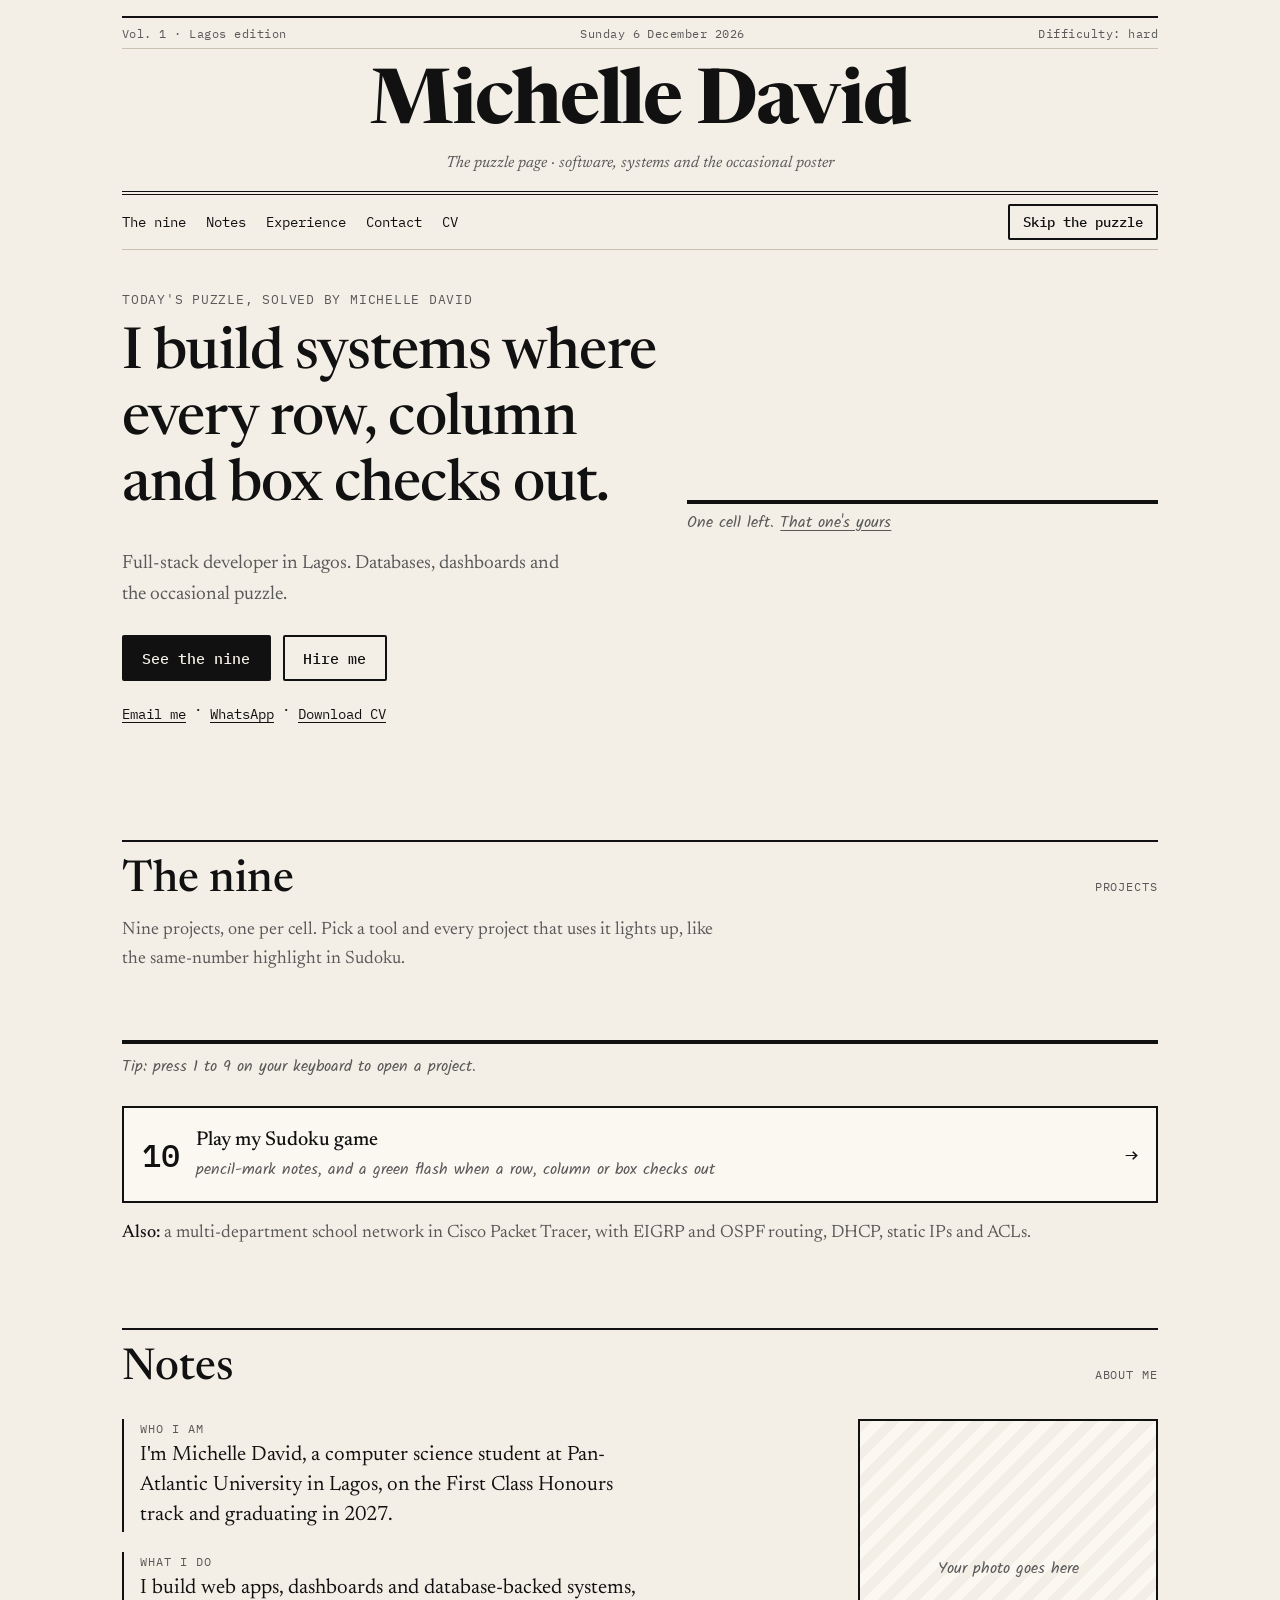
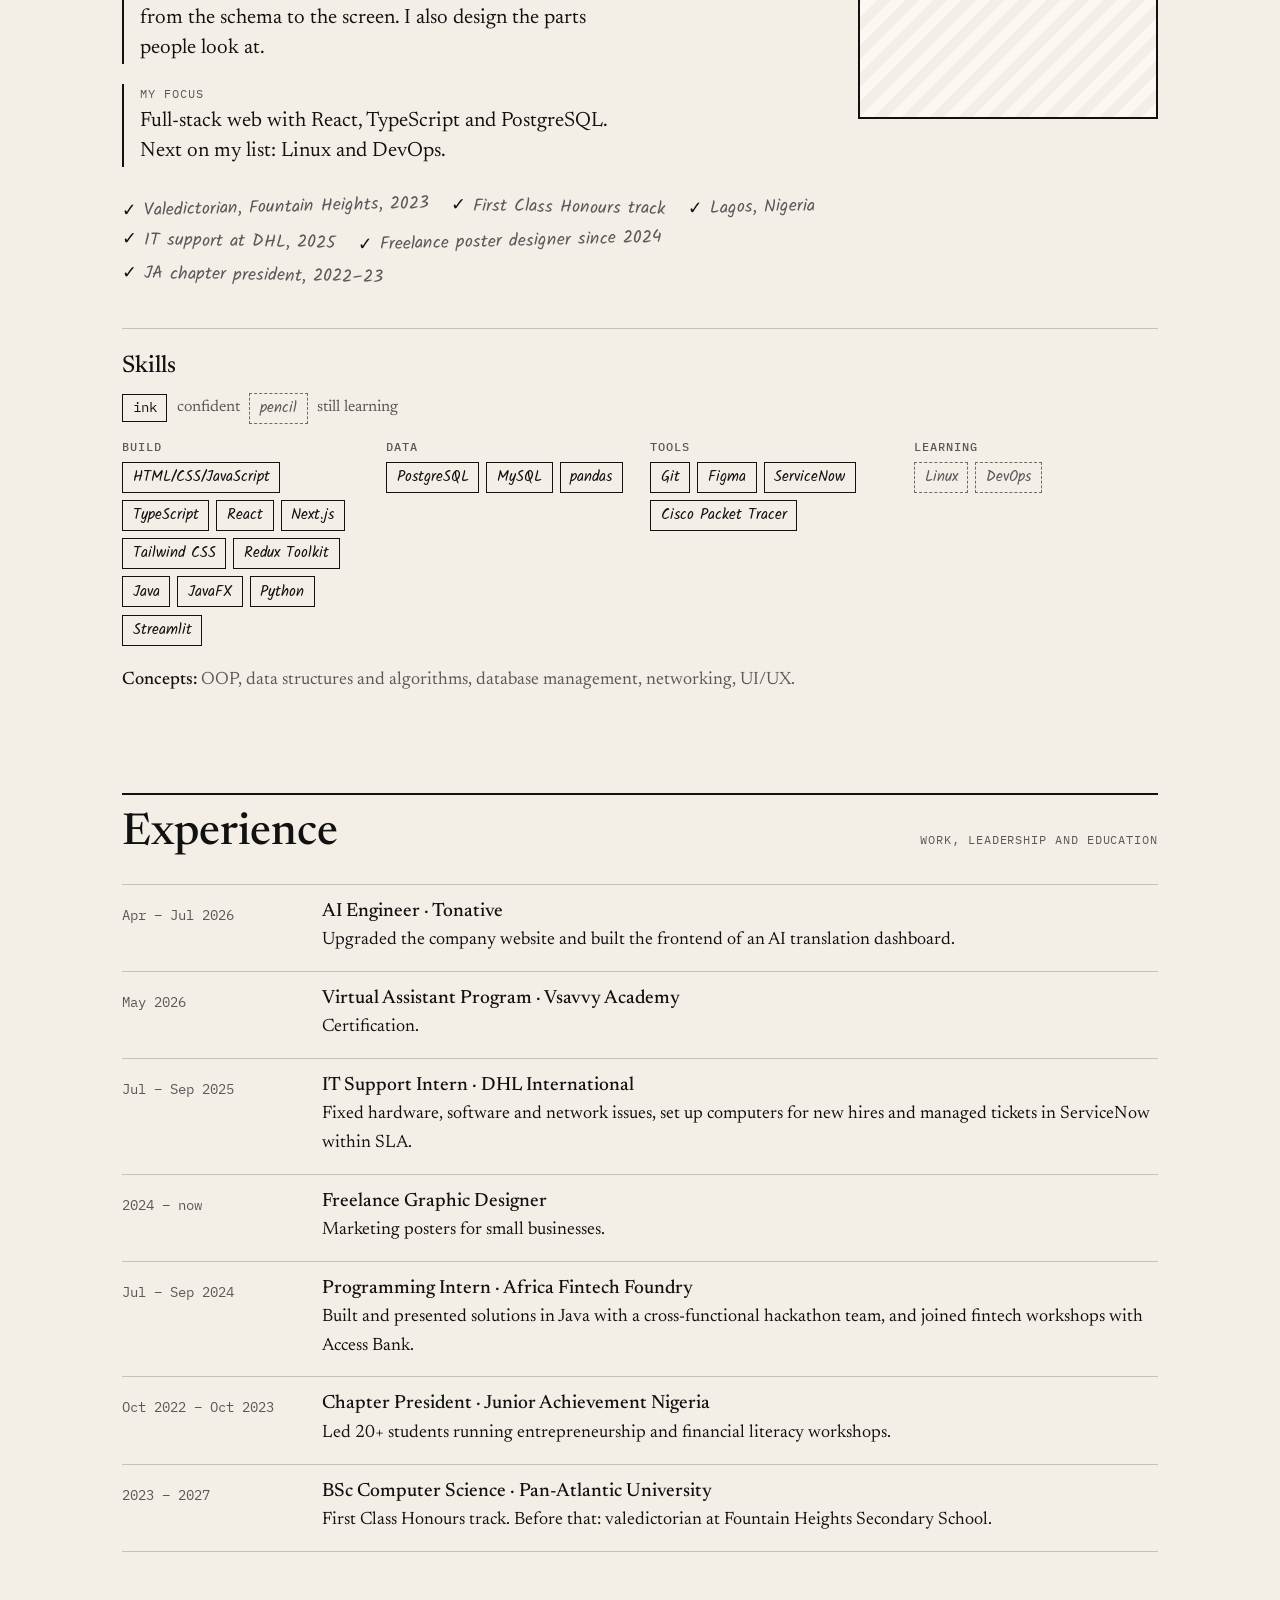
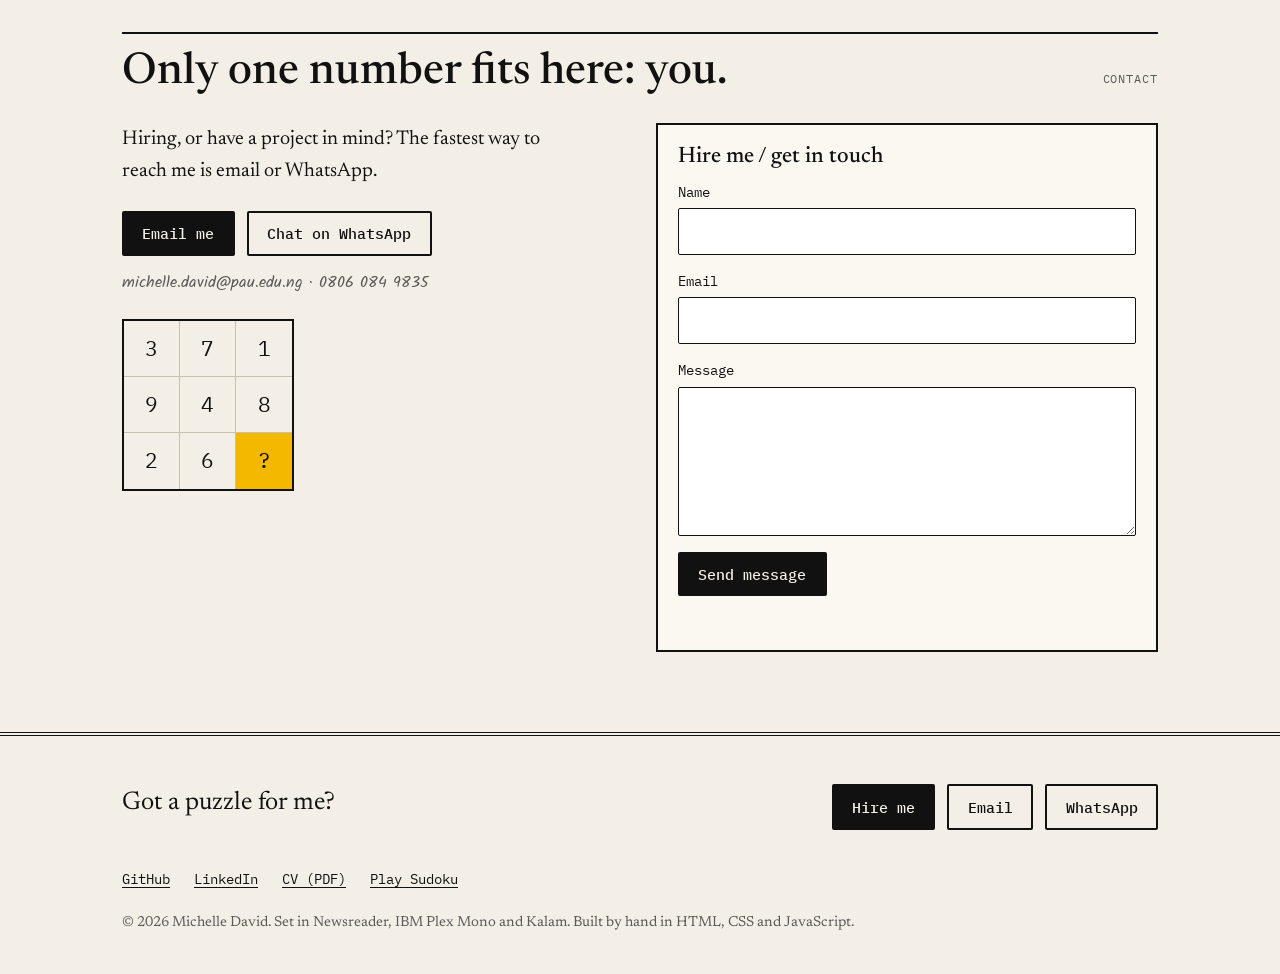
==== index.html @ 336f34d1 "first commit" ====
<!DOCTYPE html>
<html lang="en">
<head>
  <meta charset="utf-8">
  <meta name="viewport" content="width=device-width, initial-scale=1">
  <title>Michelle David · Full-stack developer in Lagos</title>
  <meta name="description" content="Michelle David is a full-stack developer and designer in Lagos. Databases, dashboards and web apps where every row, column and box checks out.">
  <meta name="theme-color" content="#F4EFE6">

  <!-- Open Graph (link previews on WhatsApp, LinkedIn, X) -->
  <meta property="og:type" content="website">
  <meta property="og:title" content="Michelle David · Solved.">
  <meta property="og:description" content="Full-stack developer in Lagos. Databases, dashboards and the occasional puzzle.">
  <meta property="og:image" content="assets/img/og.png">
  <meta name="twitter:card" content="summary_large_image">

  <link rel="icon" href="favicon.svg" type="image/svg+xml">

  <!-- Fonts: Newsreader (headlines + body), IBM Plex Mono (digits, tags), Kalam (pencil notes) -->
  <link rel="preconnect" href="https://fonts.googleapis.com">
  <link rel="preconnect" href="https://fonts.gstatic.com" crossorigin>
  <link rel="stylesheet" href="https://fonts.googleapis.com/css2?family=IBM+Plex+Mono:wght@400;500&family=Kalam:wght@400&family=Newsreader:ital,opsz,wght@0,6..72,400;0,6..72,500;0,6..72,700;1,6..72,400&display=swap">

  <link rel="stylesheet" href="css/style.css">
</head>
<body>
  <a class="skip-link" href="#main">Skip to content</a>

  <!-- ============ MASTHEAD ============ -->
  <header class="masthead">
    <div class="wrap">
      <p class="dateline">
        <span>Vol. 1 · Lagos edition</span>
        <span id="today">Puzzle No. 419</span>
        <span>Difficulty: hard</span>
      </p>

      <div class="nameplate">
        <a class="brand" href="./">Michelle David</a>
        <p class="tagline">The puzzle page · software, systems and the occasional poster</p>
      </div>

      <nav class="nav" aria-label="Main">
        <ul>
          <li><a href="#nine">The nine</a></li>
          <li><a href="#notes">Notes</a></li>
          <li><a href="#experience">Experience</a></li>
          <li><a href="#contact">Contact</a></li>
          <li><a href="assets/cv/Michelle_David_CV.pdf" download>CV</a></li>
        </ul>
        <button class="btn btn-small" id="plainToggle" type="button" aria-pressed="false">Skip the puzzle</button>
      </nav>
    </div>
  </header>

  <main id="main">

    <!-- ============ HERO ============ -->
    <section class="hero wrap" aria-labelledby="hero-title">
      <div class="hero-text">
        <p class="kicker">Today's puzzle, solved by Michelle David</p>
        <h1 id="hero-title">I build systems where every row, column and box checks out.</h1>
        <p class="lede">Full-stack developer in Lagos. Databases, dashboards and the occasional puzzle.</p>

        <div class="actions">
          <a class="btn btn-primary" href="#nine">See the nine</a>
          <a class="btn" href="#contact">Hire me</a>
        </div>
        <p class="quick-contact">
          <a class="js-email" href="mailto:michelle.david@pau.edu.ng">Email me</a>
          <span aria-hidden="true">·</span>
          <a class="js-whatsapp" href="https://wa.me/2348060849835" target="_blank" rel="noopener">WhatsApp</a>
          <span aria-hidden="true">·</span>
          <a href="assets/cv/Michelle_David_CV.pdf" download>Download CV</a>
        </p>
      </div>

      <figure class="hero-board">
        <!-- Decorative: built by js/board.js. Everything it "says" is also in the text. -->
        <div class="board" id="board" aria-hidden="true"></div>
        <figcaption class="pencil" id="boardCaption">One cell left. <a href="#contact">That one's yours</a></figcaption>
      </figure>
    </section>

    <!-- ============ THE NINE (PROJECTS) ============ -->
    <section class="section wrap" id="nine" aria-labelledby="nine-title">
      <header class="section-head">
        <h2 id="nine-title">The nine</h2>
        <p class="req-label">Projects</p>
        <p class="section-note">Nine projects, one per cell. Pick a tool and every project that uses it lights up, like the same-number highlight in Sudoku.</p>
      </header>

      <div class="filters" role="group" aria-label="Highlight projects by tool" id="filters"></div>
      <p class="filter-status" id="filterStatus" aria-live="polite"></p>

      <ol class="nine" id="nineGrid"></ol>

      <p class="key-hint pencil" id="keyHint">Tip: press 1 to 9 on your keyboard to open a project.</p>

      <div class="also">
        <a class="play-card" href="play/">
          <span class="digit" aria-hidden="true">10</span>
          <span>
            <strong>Play my Sudoku game</strong>
            <span class="pencil">pencil-mark notes, and a green flash when a row, column or box checks out</span>
          </span>
          <span class="arrow" aria-hidden="true">→</span>
        </a>
        <p class="also-line"><strong>Also:</strong> a multi-department school network in Cisco Packet Tracer, with EIGRP and OSPF routing, DHCP, static IPs and ACLs.</p>
      </div>
    </section>

    <!-- ============ RECRUITER MODE (plain list, built from the same data) ============ -->
    <section class="section wrap plain-only" id="plain" aria-labelledby="plain-title" hidden>
      <header class="section-head">
        <h2 id="plain-title">Projects, plainly</h2>
        <p class="req-label">Projects</p>
      </header>
      <ol class="plain-list" id="plainList"></ol>
    </section>

    <!-- ============ NOTES (ABOUT ME) ============ -->
    <section class="section wrap" id="notes" aria-labelledby="notes-title">
      <header class="section-head">
        <h2 id="notes-title">Notes</h2>
        <p class="req-label">About me</p>
      </header>

      <div class="notes-layout">
        <div class="about">
          <dl class="about-lines">
            <div>
              <dt>Who I am</dt>
              <dd>I'm Michelle David, a computer science student at Pan-Atlantic University in Lagos, on the First Class Honours track and graduating in 2027.</dd>
            </div>
            <div>
              <dt>What I do</dt>
              <dd>I build web apps, dashboards and database-backed systems, from the schema to the screen. I also design the parts people look at.</dd>
            </div>
            <div>
              <dt>My focus</dt>
              <dd>Full-stack web with React, TypeScript and PostgreSQL. Next on my list: Linux and DevOps.</dd>
            </div>
          </dl>

          <ul class="margin-notes" aria-label="Quick facts">
            <li class="pencil">Valedictorian, Fountain Heights, 2023</li>
            <li class="pencil">First Class Honours track</li>
            <li class="pencil">Lagos, Nigeria</li>
            <li class="pencil">IT support at DHL, 2025</li>
            <li class="pencil">Freelance poster designer since 2024</li>
            <li class="pencil">JA chapter president, 2022–23</li>
          </ul>
        </div>

        <figure class="portrait">
          <!-- TODO (Michelle): add assets/img/michelle.webp (square, about 600x600) and it replaces this card automatically -->
          <img src="assets/img/michelle.webp" alt="Portrait of Michelle David" width="600" height="600" loading="lazy" data-fallback="Your photo goes here">
        </figure>
      </div>

      <div class="skills">
        <h3>Skills</h3>
        <p class="skills-legend"><span class="ink-chip">ink</span> confident <span class="pencil-chip">pencil</span> still learning</p>
        <div class="skill-groups">
          <div>
            <h4>Build</h4>
            <ul class="chips">
              <li class="ink-chip">HTML/CSS/JavaScript</li>
              <li class="ink-chip">TypeScript</li>
              <li class="ink-chip">React</li>
              <li class="ink-chip">Next.js</li>
              <li class="ink-chip">Tailwind CSS</li>
              <li class="ink-chip">Redux Toolkit</li>
              <li class="ink-chip">Java</li>
              <li class="ink-chip">JavaFX</li>
              <li class="ink-chip">Python</li>
              <li class="ink-chip">Streamlit</li>
            </ul>
          </div>
          <div>
            <h4>Data</h4>
            <ul class="chips">
              <li class="ink-chip">PostgreSQL</li>
              <li class="ink-chip">MySQL</li>
              <li class="ink-chip">pandas</li>
            </ul>
          </div>
          <div>
            <h4>Tools</h4>
            <ul class="chips">
              <li class="ink-chip">Git</li>
              <li class="ink-chip">Figma</li>
              <li class="ink-chip">ServiceNow</li>
              <li class="ink-chip">Cisco Packet Tracer</li>
            </ul>
          </div>
          <div>
            <h4>Learning</h4>
            <ul class="chips">
              <li class="pencil-chip">Linux</li>
              <li class="pencil-chip">DevOps</li>
            </ul>
          </div>
        </div>
        <p class="concepts"><strong>Concepts:</strong> OOP, data structures and algorithms, database management, networking, UI/UX.</p>
      </div>
    </section>

    <!-- ============ EXPERIENCE ============ -->
    <section class="section wrap" id="experience" aria-labelledby="exp-title">
      <header class="section-head">
        <h2 id="exp-title">Experience</h2>
        <p class="req-label">Work, leadership and education</p>
      </header>

      <ol class="timeline">
        <li>
          <p class="when">Apr – Jul 2026</p>
          <div>
            <h3>AI Engineer · Tonative</h3>
            <p>Upgraded the company website and built the frontend of an AI translation dashboard.</p>
          </div>
        </li>
        <li>
          <p class="when">May 2026</p>
          <div>
            <h3>Virtual Assistant Program · Vsavvy Academy</h3>
            <p>Certification.</p>
          </div>
        </li>
        <li>
          <p class="when">Jul – Sep 2025</p>
          <div>
            <h3>IT Support Intern · DHL International</h3>
            <p>Fixed hardware, software and network issues, set up computers for new hires and managed tickets in ServiceNow within SLA.</p>
          </div>
        </li>
        <li>
          <p class="when">2024 – now</p>
          <div>
            <h3>Freelance Graphic Designer</h3>
            <p>Marketing posters for small businesses.</p>
          </div>
        </li>
        <li>
          <p class="when">Jul – Sep 2024</p>
          <div>
            <h3>Programming Intern · Africa Fintech Foundry</h3>
            <p>Built and presented solutions in Java with a cross-functional hackathon team, and joined fintech workshops with Access Bank.</p>
          </div>
        </li>
        <li>
          <p class="when">Oct 2022 – Oct 2023</p>
          <div>
            <h3>Chapter President · Junior Achievement Nigeria</h3>
            <p>Led 20+ students running entrepreneurship and financial literacy workshops.</p>
          </div>
        </li>
        <li>
          <p class="when">2023 – 2027</p>
          <div>
            <h3>BSc Computer Science · Pan-Atlantic University</h3>
            <p>First Class Honours track. Before that: valedictorian at Fountain Heights Secondary School.</p>
          </div>
        </li>
      </ol>
    </section>

    <!-- ============ CONTACT ============ -->
    <section class="section wrap contact" id="contact" aria-labelledby="contact-title">
      <header class="section-head">
        <h2 id="contact-title">Only one number fits here: you.</h2>
        <p class="req-label">Contact</p>
      </header>

      <div class="contact-layout">
        <div class="contact-cta">
          <p>Hiring, or have a project in mind? The fastest way to reach me is email or WhatsApp.</p>
          <div class="actions">
            <a class="btn btn-primary js-email" href="mailto:michelle.david@pau.edu.ng">Email me</a>
            <a class="btn js-whatsapp" href="https://wa.me/2348060849835" target="_blank" rel="noopener">Chat on WhatsApp</a>
          </div>
          <p class="pencil">michelle.david@pau.edu.ng · 0806 084 9835</p>

          <div class="mini-board" id="miniBoard" aria-hidden="true">
            <span>3</span><span>7</span><span>1</span>
            <span>9</span><span>4</span><span>8</span>
            <span>2</span><span>6</span><span class="you">?</span>
          </div>
        </div>

        <form class="contact-form" id="contactForm" novalidate>
          <h3>Hire me / get in touch</h3>
          <p class="field">
            <label for="cf-name">Name</label>
            <input id="cf-name" name="name" type="text" autocomplete="name" required>
          </p>
          <p class="field">
            <label for="cf-email">Email</label>
            <input id="cf-email" name="email" type="email" autocomplete="email" required>
          </p>
          <p class="field">
            <label for="cf-message">Message</label>
            <textarea id="cf-message" name="message" rows="5" required></textarea>
          </p>
          <!-- Honeypot field for bots. People never see it. -->
          <input type="checkbox" name="botcheck" class="visually-hidden" tabindex="-1" autocomplete="off">
          <button class="btn btn-primary" type="submit">Send message</button>
          <p class="form-status" id="formStatus" role="status" aria-live="polite"></p>
        </form>
      </div>
    </section>
  </main>

  <!-- ============ FOOTER ============ -->
  <footer class="footer">
    <div class="wrap">
      <div class="footer-cta">
        <p class="footer-line">Got a puzzle for me?</p>
        <div class="actions">
          <a class="btn btn-primary" href="#contact">Hire me</a>
          <a class="btn js-email" href="mailto:michelle.david@pau.edu.ng">Email</a>
          <a class="btn js-whatsapp" href="https://wa.me/2348060849835" target="_blank" rel="noopener">WhatsApp</a>
        </div>
      </div>
      <ul class="footer-links">
        <li><a href="https://github.com/mdavid001" target="_blank" rel="noopener">GitHub</a></li>
        <li><a href="https://www.linkedin.com/in/michelle-ada-david-89885725b" target="_blank" rel="noopener">LinkedIn</a></li>
        <li><a href="assets/cv/Michelle_David_CV.pdf" download>CV (PDF)</a></li>
        <li><a href="play/">Play Sudoku</a></li>
      </ul>
      <p class="colophon">© <span id="year">2026</span> Michelle David. Set in Newsreader, IBM Plex Mono and Kalam. Built by hand in HTML, CSS and JavaScript.</p>
    </div>
  </footer>

  <!-- Content first, then behaviour -->
  <script src="js/data.js"></script>
  <script src="js/site.js"></script>
  <script src="js/board.js"></script>
  <script src="js/home.js"></script>
  <script src="js/contact.js"></script>
</body>
</html>
---- css/style.css ----
/* =========================================================
   Michelle David · "Solved."
   Shared styles: tokens, base, masthead, home page sections.
   Project page extras live in css/project.css.
   ========================================================= */

/* ---------- 1. Design tokens ---------- */
:root {
  /* colours from the brief */
  --newsprint: #F4EFE6;      /* page background */
  --paper: #FBF8F2;          /* inputs, raised paper */
  --ink: #111111;            /* text and borders */
  --graphite: #6B6B6B;       /* pencil lines */
  --graphite-text: #595959;  /* small grey text: stays AA on tinted cells too */
  --grid-line: #C9C2B2;      /* faint grid line */
  --peer: #EBE4D6;           /* row/column hover tint */
  --green: #2E9E5B;          /* "correct" animation (fills only, never text) */
  --green-fill: #BFE3CB;     /* light "correct" fill */
  --yellow: #F5B800;         /* danfo yellow: selected + highlighted */
  --todo: #FBE7A1;           /* marks unfinished content */

  /* type */
  --serif: "Newsreader", Georgia, "Times New Roman", serif;
  --mono: "IBM Plex Mono", ui-monospace, "SFMono-Regular", Menlo, Consolas, monospace;
  --hand: "Kalam", "Segoe Print", "Bradley Hand", cursive;

  /* layout */
  --max: 1100px;
  --gutter: clamp(1rem, 4vw, 2rem);
  --rule: 2px solid var(--ink);
  --thin: 1px solid var(--grid-line);
}

/* ---------- 2. Base ---------- */
*, *::before, *::after { box-sizing: border-box; }

html { scroll-behavior: smooth; }

body {
  margin: 0;
  background: var(--newsprint);
  color: var(--ink);
  font-family: var(--serif);
  font-size: 1.125rem;
  line-height: 1.6;
  font-optical-sizing: auto;
  -webkit-font-smoothing: antialiased;
}

img { max-width: 100%; height: auto; display: block; }

h1, h2, h3, h4 { line-height: 1.15; margin: 0 0 .5em; font-weight: 500; }
p { margin: 0 0 1em; }

a { color: inherit; text-decoration-thickness: 1px; text-underline-offset: 3px; }
a:hover { text-decoration-thickness: 2px; }

:focus-visible { outline: 3px solid var(--ink); outline-offset: 3px; }

.wrap { width: 100%; max-width: var(--max); margin: 0 auto; padding: 0 var(--gutter); }

.skip-link {
  position: absolute; left: -999px; top: 0;
  background: var(--ink); color: var(--newsprint); padding: .6rem 1rem; z-index: 10;
}
.skip-link:focus { left: 1rem; top: 1rem; }

.visually-hidden {
  position: absolute !important; width: 1px; height: 1px; overflow: hidden;
  clip: rect(0 0 0 0); white-space: nowrap;
}

/* pencil-mark text: small, handwritten, graphite */
.pencil { font-family: var(--hand); color: var(--graphite-text); font-size: 1rem; line-height: 1.4; }

/* anything still waiting on Michelle */
.todo {
  background: var(--todo);
  outline: 1px dashed var(--ink);
  padding: 0 .3em;
  font-family: var(--mono);
  font-size: .85em;
}

/* ---------- 3. Buttons ---------- */
.btn {
  display: inline-flex; align-items: center; justify-content: center; gap: .4em;
  min-height: 44px;
  padding: .55rem 1.15rem;
  border: var(--rule);
  border-radius: 2px;
  background: transparent;
  color: var(--ink);
  font-family: var(--mono);
  font-size: .95rem;
  font-weight: 500;
  text-decoration: none;
  cursor: pointer;
  transition: background-color .15s, color .15s;
}
.btn:hover { background: var(--yellow); text-decoration: none; }
.btn-primary { background: var(--ink); color: var(--newsprint); }
.btn-primary:hover { background: #2B2B2B; color: var(--newsprint); }
.btn-small { min-height: 36px; padding: .3rem .8rem; font-size: .85rem; }
.btn[aria-pressed="true"] { background: var(--yellow); color: var(--ink); }

.actions { display: flex; flex-wrap: wrap; gap: .75rem; margin: 1.5rem 0 1rem; }

/* ---------- 4. Masthead ---------- */
.masthead { padding-top: 1rem; }

.dateline {
  display: flex; flex-wrap: wrap; justify-content: space-between; gap: .25rem 1rem;
  margin: 0;
  padding: .35rem 0;
  border-top: var(--rule);
  border-bottom: var(--thin);
  font-family: var(--mono);
  font-size: .75rem;
  letter-spacing: .04em;
  color: var(--graphite-text);
}

.nameplate { text-align: center; padding: 1.1rem 0 .9rem; border-bottom: 4px double var(--ink); }
.brand {
  font-size: clamp(2.5rem, 8vw, 4.75rem);
  font-weight: 700;
  letter-spacing: -.02em;
  line-height: 1;
  text-decoration: none;
}
.tagline { margin: .5rem 0 0; font-style: italic; color: var(--graphite-text); font-size: 1rem; }

.nav {
  display: flex; flex-wrap: wrap; align-items: center; justify-content: space-between; gap: .5rem 1rem;
  padding: .55rem 0;
  border-bottom: var(--thin);
}
.nav ul { display: flex; flex-wrap: wrap; gap: .15rem 1.25rem; list-style: none; margin: 0; padding: 0; }
.nav a { font-family: var(--mono); font-size: .9rem; text-decoration: none; padding: .35rem 0; display: inline-block; }
.nav a:hover { text-decoration: underline; }

/* ---------- 5. Sections ---------- */
.section { padding-top: clamp(3rem, 7vw, 5rem); }

.section-head {
  border-top: var(--rule);
  padding-top: .9rem;
  margin-bottom: 1.5rem;
  display: grid;
  grid-template-columns: 1fr auto;
  align-items: baseline;
  gap: 0 1rem;
}
.section-head h2 { font-size: clamp(2rem, 5vw, 2.75rem); font-weight: 500; margin: 0; }
.section-head .section-note { grid-column: 1 / -1; margin: .6rem 0 0; color: var(--graphite-text); max-width: 60ch; }

/* small label showing which assignment requirement a section covers */
.req-label {
  margin: 0;
  font-family: var(--mono);
  font-size: .72rem;
  letter-spacing: .08em;
  text-transform: uppercase;
  color: var(--graphite-text);
}

/* ---------- 6. Hero ---------- */
.hero {
  display: grid;
  gap: 1.5rem;
  padding-top: 1.75rem;
  padding-bottom: 1rem;
}
.hero-board { order: -1; margin: 0; }        /* mobile: board strip sits above the headline */
.kicker {
  font-family: var(--mono); font-size: .8rem; letter-spacing: .06em; text-transform: uppercase;
  color: var(--graphite-text); margin-bottom: .75rem;
}
.hero h1 { font-size: clamp(2.1rem, 6.2vw, 3.6rem); font-weight: 500; letter-spacing: -.015em; max-width: 16ch; }
.lede { font-size: 1.2rem; color: var(--graphite-text); max-width: 42ch; }
.quick-contact { font-family: var(--mono); font-size: .9rem; display: flex; flex-wrap: wrap; gap: .5rem; }
.quick-contact a { padding: .3rem 0; }

/* ----- the Sudoku board ----- */
.board {
  display: grid;
  grid-template-columns: repeat(9, 1fr);
  border: var(--rule);
  background: var(--newsprint);
  font-family: var(--mono);
  user-select: none;
}
.cell {
  aspect-ratio: 1;
  display: flex; align-items: center; justify-content: center;
  border-right: var(--thin);
  border-bottom: var(--thin);
  font-size: clamp(.95rem, 2.2vw, 1.3rem);
  transition: background-color .3s;
}
.cell:nth-child(9n) { border-right: 0; }
.cell.box-r { border-right: var(--rule); }   /* thick line after columns 3 and 6 */
.cell.box-b { border-bottom: var(--rule); }  /* thick line after rows 3 and 6 */
.cell.last-row { border-bottom: 0; }
.cell.given { font-weight: 500; }
.cell.filled { color: #1D6B3D; }              /* pencilled-in answers: dark green, AA on cream */
.cell.notes { font-size: .55rem; color: var(--graphite-text); font-family: var(--hand); letter-spacing: .1em; }
.cell.flash { animation: flash .6s ease; }
.cell.open { background: var(--yellow); position: relative; }
.cell.open::after {                            /* blinking cursor in the last empty cell */
  content: ""; width: 2px; height: 45%; background: var(--ink);
  animation: blink 1s steps(1) infinite;
}

@keyframes flash {
  0%   { background: var(--newsprint); }
  35%  { background: var(--green); color: var(--ink); }
  70%  { background: var(--green-fill); }
  100% { background: var(--newsprint); }
}
@keyframes solve {
  0%   { background: var(--newsprint); }
  40%  { background: var(--green); }
  100% { background: var(--green-fill); }
}
@keyframes blink { 50% { opacity: 0; } }

.hero-board figcaption { margin-top: .5rem; }

/* mobile: show only the middle row (row 5) as a decorative strip */
@media (max-width: 719px) {
  .board .cell:not([data-r="4"]) { display: none; }
  .board .cell { border-bottom: 0; font-size: 1rem; }
}

/* ---------- 7. The nine ---------- */
.filters { display: flex; flex-wrap: wrap; gap: .5rem; margin-bottom: .5rem; }
.pill {
  min-height: 40px;
  padding: .35rem .9rem;
  border: 1.5px solid var(--ink);
  border-radius: 999px;
  background: transparent;
  color: var(--ink);
  font-family: var(--mono);
  font-size: .85rem;
  cursor: pointer;
}
.pill:hover { background: var(--paper); }
.pill[aria-pressed="true"] { background: var(--yellow); }
.filter-status { min-height: 1.6em; font-family: var(--mono); font-size: .85rem; color: var(--graphite-text); margin-bottom: .75rem; }

.nine {
  list-style: none; margin: 0; padding: 0;
  display: grid;
  grid-template-columns: 1fr;
  border: var(--rule);
  overflow: hidden;              /* hides the outer edges of the inner lines */
}
.cellcard {
  position: relative;
  display: flex; flex-direction: column;
  padding: 1.1rem 1.1rem 1.25rem;
  border-right: var(--thin);
  border-bottom: var(--thin);
  margin: 0 -1px -1px 0;         /* let the outer border cover the last lines */
  background: var(--newsprint);
  transition: background-color .2s;
}
.cellcard.peer { background: var(--peer); }
.cellcard.match { background: var(--yellow); }
.cellcard.match .chips li,
.cellcard.match .one-liner,
.cellcard.match .status { color: var(--ink); }

.cellcard-top { display: flex; justify-content: space-between; align-items: flex-start; gap: .5rem; margin-bottom: .75rem; }
.digit { font-family: var(--mono); font-size: 2.4rem; line-height: 1; font-weight: 500; }
.status {
  font-family: var(--mono); font-size: .72rem; text-transform: uppercase; letter-spacing: .06em;
  border: 1px solid currentColor; padding: .1rem .45rem; color: var(--graphite-text);
}
.match-note { display: none; font-family: var(--mono); font-size: .72rem; text-transform: uppercase; letter-spacing: .06em; }
.cellcard.match .match-note { display: block; }

.thumb {
  margin: 0 0 .9rem;
  aspect-ratio: 16 / 10;
  border: 1px solid var(--ink);
  background: var(--paper);
  overflow: hidden;
}
.thumb img { width: 100%; height: 100%; object-fit: cover; object-position: top; }

.cellcard h3 { font-size: 1.45rem; margin-bottom: .3rem; }
.cellcard h3 a { text-decoration: none; }
.cellcard h3 a::after { content: ""; position: absolute; inset: 0; }   /* whole cell is clickable */
.cellcard h3 a:focus-visible { outline: none; }
.cellcard:focus-within { outline: 3px solid var(--ink); outline-offset: -3px; }
.one-liner { color: var(--graphite-text); font-size: 1.02rem; margin-bottom: .75rem; }

.chips { list-style: none; margin: 0; padding: 0; display: flex; flex-wrap: wrap; gap: .25rem .4rem; }
.chips li { font-family: var(--hand); font-size: .95rem; color: var(--graphite-text); }
.chips li + li::before { content: "·"; margin-right: .4rem; }

.cell-links { margin-top: auto; padding-top: .9rem; display: flex; gap: 1rem; font-family: var(--mono); font-size: .85rem; }
.cell-links a { position: relative; z-index: 1; padding: .25rem 0; }   /* sits above the stretched link */
.cell-links .read { text-decoration: none; }

.key-hint { margin-top: .75rem; }

/* placeholder for any missing image */
.ph {
  display: flex; align-items: center; justify-content: center; text-align: center;
  width: 100%; height: 100%; min-height: 120px;
  padding: 1rem;
  background: repeating-linear-gradient(-45deg, var(--paper) 0 10px, var(--newsprint) 10px 20px);
  font-family: var(--hand); color: var(--graphite-text); font-size: 1rem;
}

.also { margin-top: 1.75rem; display: grid; gap: 1rem; }
.play-card {
  display: grid; grid-template-columns: auto 1fr auto; gap: 1rem; align-items: center;
  padding: 1rem 1.1rem;
  border: var(--rule);
  text-decoration: none;
  background: var(--paper);
}
.play-card:hover { background: var(--green-fill); }
.play-card strong { display: block; font-size: 1.25rem; font-weight: 500; }
.play-card .arrow { font-family: var(--mono); font-size: 1.4rem; }
.play-card .digit { font-size: 2rem; }
.also-line { color: var(--graphite-text); margin: 0; }
.also-line strong { color: var(--ink); font-weight: 500; }

/* ---------- 8. Recruiter mode ("Skip the puzzle") ---------- */
.plain-list { list-style: none; margin: 0; padding: 0; border-top: var(--thin); }
.plain-list li { padding: 1rem 0; border-bottom: var(--thin); display: grid; gap: .2rem; }
.plain-list h3 { font-size: 1.25rem; margin: 0; }
.plain-list p { margin: 0; color: var(--graphite-text); }
.plain-list .meta { font-family: var(--mono); font-size: .85rem; }

body.plain .hero-board,
body.plain #nine { display: none; }
body.plain .plain-only { display: block; }
body.plain .hero { padding-bottom: 0; }
body.plain *, body.plain *::after { animation: none !important; transition: none !important; }

/* ---------- 9. Notes (about) ---------- */
.notes-layout { display: grid; gap: 2rem; }
.about-lines { margin: 0; display: grid; gap: 1.25rem; }
.about-lines div { border-left: var(--rule); padding-left: 1rem; }
.about-lines dt { font-family: var(--mono); font-size: .75rem; text-transform: uppercase; letter-spacing: .08em; color: var(--graphite-text); }
.about-lines dd { margin: .2rem 0 0; font-size: 1.3rem; line-height: 1.45; max-width: 46ch; }

.margin-notes { list-style: none; padding: 0; margin: 1.75rem 0 0; display: flex; flex-wrap: wrap; gap: .6rem 1.4rem; }
.margin-notes li { font-size: 1.1rem; }
.margin-notes li:nth-child(odd) { transform: rotate(-1.5deg); }
.margin-notes li:nth-child(even) { transform: rotate(1deg); }
.margin-notes li::before { content: "✓ "; color: var(--ink); }

.portrait { margin: 0; max-width: 320px; aspect-ratio: 1; border: var(--rule); background: var(--paper); }
.portrait img { width: 100%; height: 100%; object-fit: cover; }

.skills { margin-top: 2.5rem; border-top: var(--thin); padding-top: 1.5rem; }
.skills h3 { font-size: 1.5rem; }
.skills h4 { font-family: var(--mono); font-size: .75rem; text-transform: uppercase; letter-spacing: .08em; color: var(--graphite-text); margin: 0 0 .5rem; }
.skill-groups { display: grid; gap: 1.25rem; }
.skill-groups .chips { gap: .45rem; }
.skill-groups .chips li::before { content: none; }
.skills-legend { display: flex; gap: .6rem; align-items: center; flex-wrap: wrap; font-size: 1rem; color: var(--graphite-text); }
.ink-chip, .pencil-chip { display: inline-block; padding: .15rem .6rem; font-size: .95rem; }
.ink-chip { border: 1.5px solid var(--ink); font-family: var(--mono); font-size: .85rem; color: var(--ink) !important; }
.pencil-chip { border: 1.5px dashed var(--graphite); font-family: var(--hand) !important; color: var(--graphite-text) !important; }
.concepts { margin-top: 1.25rem; color: var(--graphite-text); }
.concepts strong { color: var(--ink); font-weight: 500; }

/* ---------- 10. Experience ---------- */
.timeline { list-style: none; margin: 0; padding: 0; border-top: var(--thin); }
.timeline li { display: grid; gap: .2rem 1.5rem; padding: 1rem 0; border-bottom: var(--thin); }
.timeline .when { font-family: var(--mono); font-size: .85rem; color: var(--graphite-text); margin: .25rem 0 0; }
.timeline h3 { font-size: 1.2rem; margin-bottom: .2rem; }
.timeline p { margin: 0; }

/* ---------- 11. Contact ---------- */
.contact-layout { display: grid; gap: 2rem; }
.contact-cta > p:first-child { font-size: 1.25rem; max-width: 40ch; }

.mini-board {
  display: grid; grid-template-columns: repeat(3, 56px); margin-top: 1.5rem;
  border: var(--rule); width: max-content; font-family: var(--mono); font-size: 1.3rem;
}
.mini-board span {
  width: 56px; height: 56px; display: flex; align-items: center; justify-content: center;
  border-right: var(--thin); border-bottom: var(--thin);
}
.mini-board span:nth-child(3n) { border-right: 0; }
.mini-board span:nth-child(n+7) { border-bottom: 0; }
.mini-board .you { background: var(--yellow); }
.mini-board.solved span { background: var(--green-fill); animation: solve .6s ease backwards; }
.mini-board.solved span:nth-child(2) { animation-delay: .05s; }
.mini-board.solved span:nth-child(3) { animation-delay: .1s; }
.mini-board.solved span:nth-child(4) { animation-delay: .15s; }
.mini-board.solved span:nth-child(5) { animation-delay: .2s; }
.mini-board.solved span:nth-child(6) { animation-delay: .25s; }
.mini-board.solved span:nth-child(7) { animation-delay: .3s; }
.mini-board.solved span:nth-child(8) { animation-delay: .35s; }
.mini-board.solved span:nth-child(9) { animation-delay: .4s; }

.contact-form { border: var(--rule); padding: 1.25rem; background: var(--paper); }
.contact-form h3 { font-size: 1.4rem; }
.field { margin: 0 0 1rem; display: grid; gap: .3rem; }
.field label { font-family: var(--mono); font-size: .85rem; }
.field input, .field textarea {
  width: 100%;
  font: inherit; font-size: 1rem;
  padding: .6rem .7rem;
  border: 1.5px solid var(--ink);
  border-radius: 2px;
  background: #FFFFFF;
  color: var(--ink);
}
.field textarea { resize: vertical; }
.field [aria-invalid="true"] { border-color: #A3201A; border-width: 2px; }
.field .error { color: #A3201A; font-family: var(--mono); font-size: .8rem; margin: 0; }
.form-status { margin: .9rem 0 0; font-family: var(--mono); font-size: .9rem; min-height: 1.4em; }
.form-status.ok { background: var(--green-fill); padding: .5rem .7rem; }
.form-status.err { background: var(--todo); padding: .5rem .7rem; }

/* ---------- 12. Footer ---------- */
.footer { margin-top: clamp(3rem, 7vw, 5rem); padding: 1.5rem 0 2.5rem; border-top: 4px double var(--ink); }
.footer-cta { display: flex; flex-wrap: wrap; align-items: center; justify-content: space-between; gap: 0 1.5rem; }
.footer-line { font-size: 1.6rem; margin: 0; }
.footer-links { list-style: none; padding: 0; margin: 1rem 0; display: flex; flex-wrap: wrap; gap: .4rem 1.5rem; font-family: var(--mono); font-size: .9rem; }
.footer-links a { padding: .3rem 0; display: inline-block; }
.colophon { font-size: .9rem; color: var(--graphite-text); margin: 0; }

/* ---------- 13. Larger screens ---------- */
@media (min-width: 640px) {
  .nine { grid-template-columns: repeat(2, 1fr); }
  .timeline li { grid-template-columns: 11rem 1fr; }
  .skill-groups { grid-template-columns: repeat(2, 1fr); }
  .notes-layout { grid-template-columns: 1fr 220px; align-items: start; }
}

@media (min-width: 720px) {
  .hero { grid-template-columns: 1.15fr 1fr; align-items: center; padding-top: 2.5rem; }
  .hero-board { order: 0; }
}

@media (min-width: 960px) {
  .nine { grid-template-columns: repeat(3, 1fr); }
  .notes-layout { grid-template-columns: 1fr 300px; }
  .skill-groups { grid-template-columns: repeat(4, 1fr); }
  .contact-layout { grid-template-columns: 1fr 1fr; align-items: start; }
}

/* touch screens have no keyboard shortcut */
@media (hover: none) { .key-hint { display: none; } }

/* ---------- 14. Reduced motion ---------- */
@media (prefers-reduced-motion: reduce) {
  html { scroll-behavior: auto; }
  *, *::before, *::after { animation: none !important; transition: none !important; }
}

/* ---------- 15. Small phones: keep the hero CTA on the first screen ---------- */
@media (max-width: 639px) {
  .dateline span:not(#today) { display: none; }
  .nameplate { padding: .7rem 0 .6rem; }
  .tagline { font-size: .9rem; }
  .nav { gap: .25rem .75rem; }
  .nav ul { gap: 0 .9rem; }
  .nav a { font-size: .85rem; }
  .hero { padding-top: 1.1rem; gap: 1rem; }
  .kicker { margin-bottom: .4rem; }
  .hero .actions { margin-top: 1rem; }
}
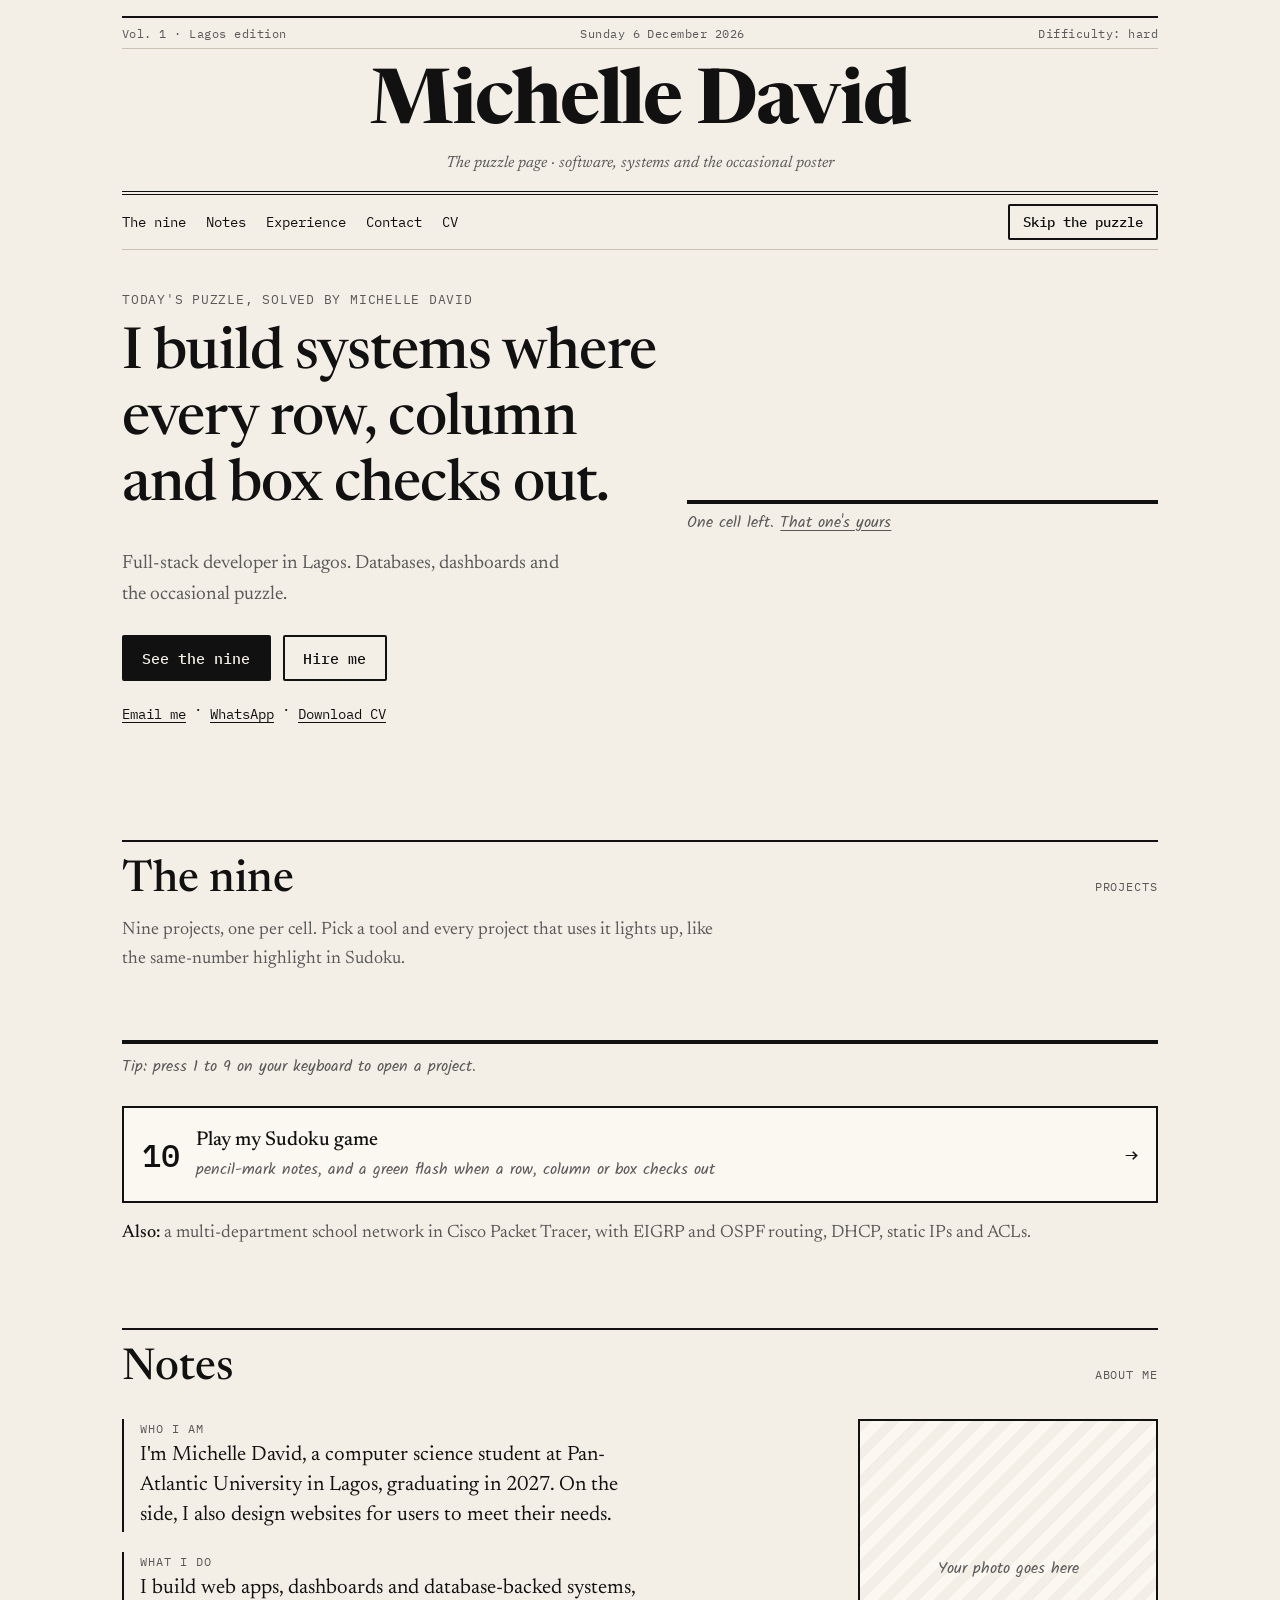
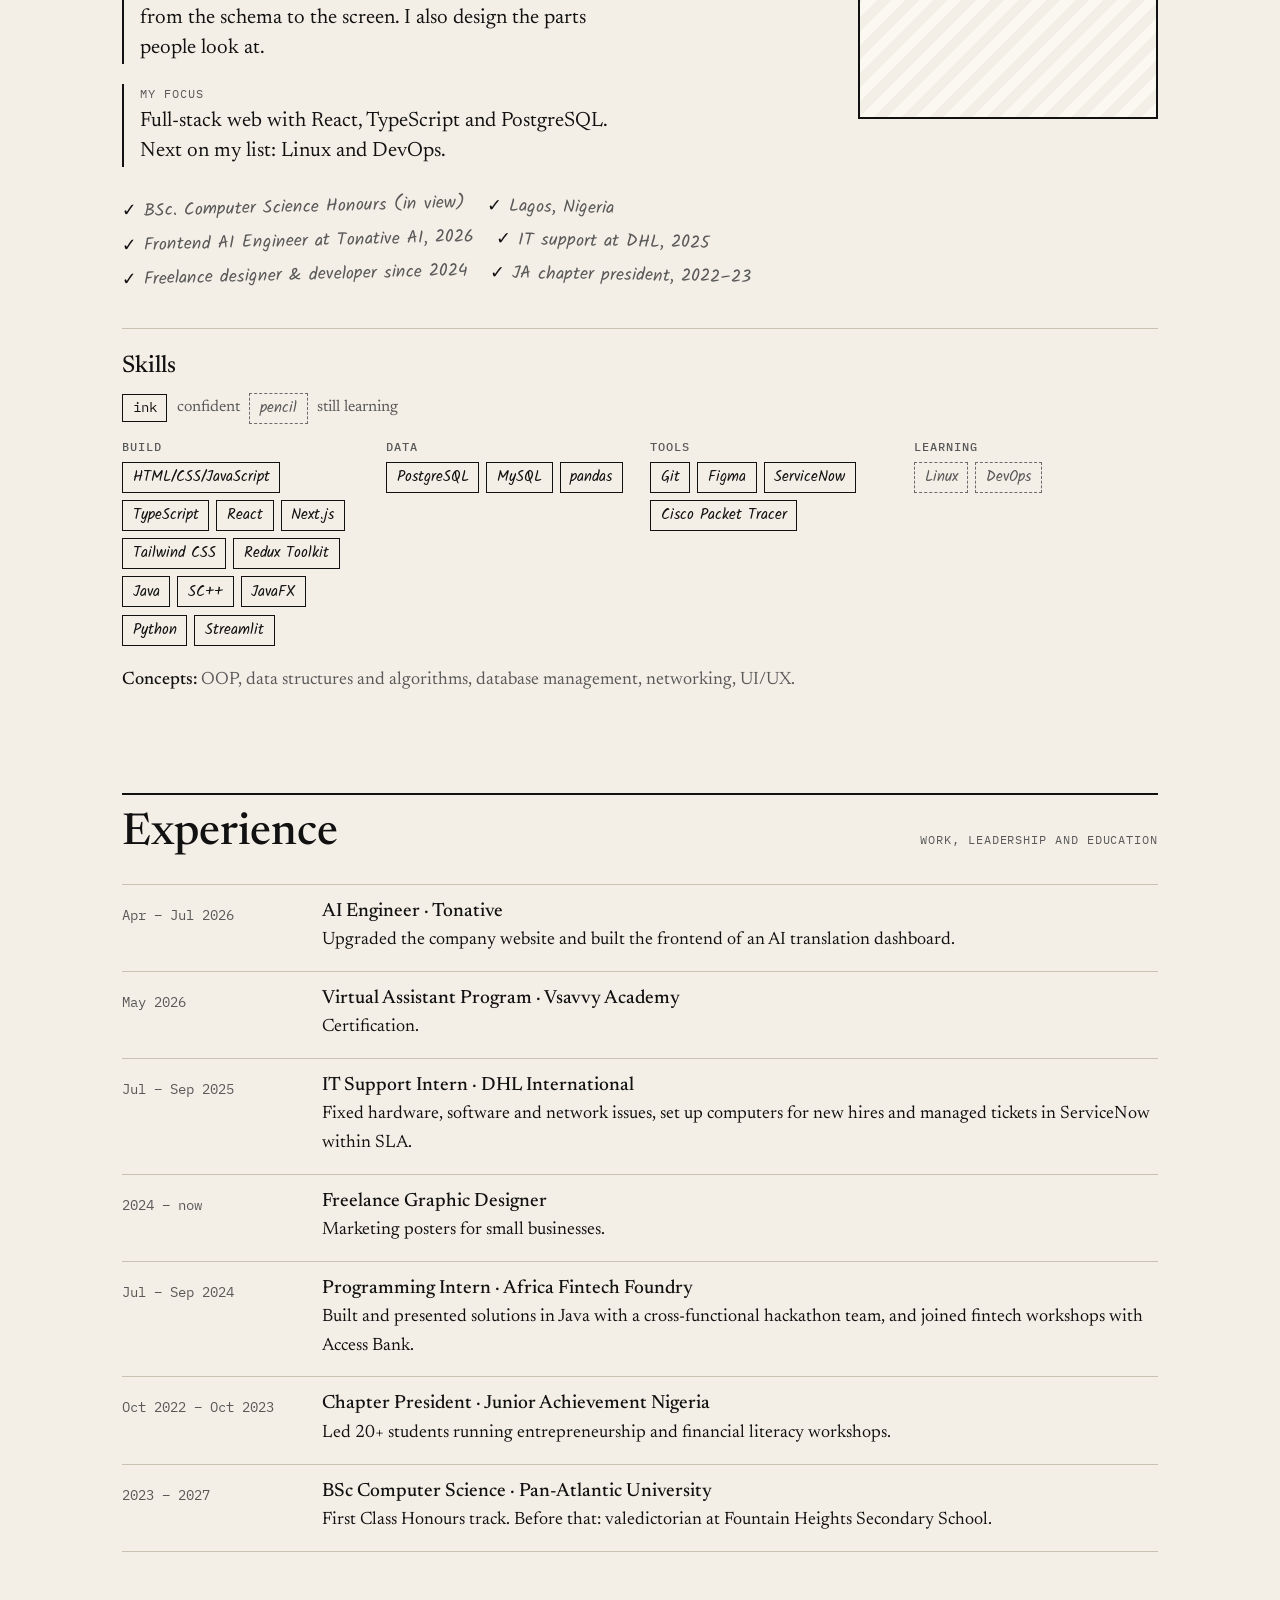
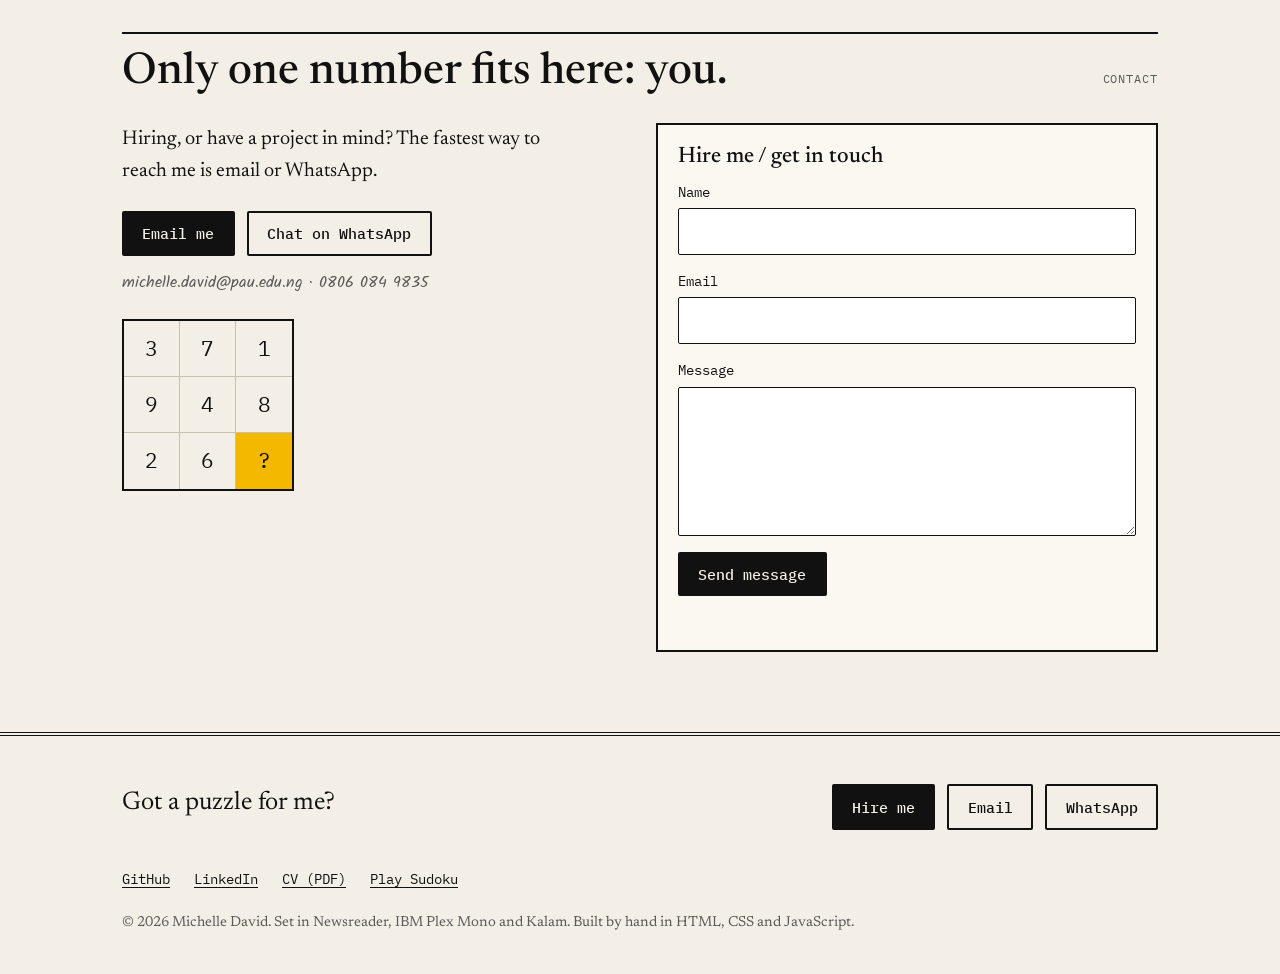
==== commit 75ad87e8: "first draft on new repo" ====
--- a/index.html
+++ b/index.html
@@ -3,7 +3,7 @@
 <head>
   <meta charset="utf-8">
   <meta name="viewport" content="width=device-width, initial-scale=1">
-  <title>Michelle David · Full-stack developer in Lagos</title>
+  <title>Michelle David · Full-stack developer </title>
   <meta name="description" content="Michelle David is a full-stack developer and designer in Lagos. Databases, dashboards and web apps where every row, column and box checks out.">
   <meta name="theme-color" content="#F4EFE6">
 
@@ -26,7 +26,7 @@
 <body>
   <a class="skip-link" href="#main">Skip to content</a>
 
-  <!-- ============ MASTHEAD ============ -->
+  <!-- ==introduction== -->
   <header class="masthead">
     <div class="wrap">
       <p class="dateline">
@@ -76,13 +76,12 @@
       </div>
 
       <figure class="hero-board">
-        <!-- Decorative: built by js/board.js. Everything it "says" is also in the text. -->
         <div class="board" id="board" aria-hidden="true"></div>
         <figcaption class="pencil" id="boardCaption">One cell left. <a href="#contact">That one's yours</a></figcaption>
       </figure>
     </section>
 
-    <!-- ============ THE NINE (PROJECTS) ============ -->
+  <!--the nine (projects in a sudoku based way)-->
     <section class="section wrap" id="nine" aria-labelledby="nine-title">
       <header class="section-head">
         <h2 id="nine-title">The nine</h2>
@@ -110,7 +109,7 @@
       </div>
     </section>
 
-    <!-- ============ RECRUITER MODE (plain list, built from the same data) ============ -->
+    <!--  (plain list, built from the same data)  -->
     <section class="section wrap plain-only" id="plain" aria-labelledby="plain-title" hidden>
       <header class="section-head">
         <h2 id="plain-title">Projects, plainly</h2>
@@ -119,7 +118,7 @@
       <ol class="plain-list" id="plainList"></ol>
     </section>
 
-    <!-- ============ NOTES (ABOUT ME) ============ -->
+    <!-- about me section -->
     <section class="section wrap" id="notes" aria-labelledby="notes-title">
       <header class="section-head">
         <h2 id="notes-title">Notes</h2>
@@ -131,7 +130,7 @@
           <dl class="about-lines">
             <div>
               <dt>Who I am</dt>
-              <dd>I'm Michelle David, a computer science student at Pan-Atlantic University in Lagos, on the First Class Honours track and graduating in 2027.</dd>
+              <dd>I'm Michelle David, a computer science student at Pan-Atlantic University in Lagos, graduating in 2027. On the side, I also design websites for users to meet their needs.</dd>
             </div>
             <div>
               <dt>What I do</dt>
@@ -144,17 +143,17 @@
           </dl>
 
           <ul class="margin-notes" aria-label="Quick facts">
-            <li class="pencil">Valedictorian, Fountain Heights, 2023</li>
-            <li class="pencil">First Class Honours track</li>
+            <li class="pencil">BSc. Computer Science Honours (in view)</li>
             <li class="pencil">Lagos, Nigeria</li>
+            <li class="pencil">Frontend AI Engineer at Tonative AI, 2026</li>
             <li class="pencil">IT support at DHL, 2025</li>
-            <li class="pencil">Freelance poster designer since 2024</li>
+            <li class="pencil">Freelance designer & developer since 2024</li>
             <li class="pencil">JA chapter president, 2022–23</li>
           </ul>
         </div>
 
         <figure class="portrait">
-          <!-- TODO (Michelle): add assets/img/michelle.webp (square, about 600x600) and it replaces this card automatically -->
+          <!--going to take nice pics and add later -->
           <img src="assets/img/michelle.webp" alt="Portrait of Michelle David" width="600" height="600" loading="lazy" data-fallback="Your photo goes here">
         </figure>
       </div>
@@ -173,9 +172,10 @@
               <li class="ink-chip">Tailwind CSS</li>
               <li class="ink-chip">Redux Toolkit</li>
               <li class="ink-chip">Java</li>
+              <li class="ink-chip">SC++</li>
               <li class="ink-chip">JavaFX</li>
               <li class="ink-chip">Python</li>
-              <li class="ink-chip">Streamlit</li>
+              <li class="ink-chip">Streamlit</li>   
             </ul>
           </div>
           <div>
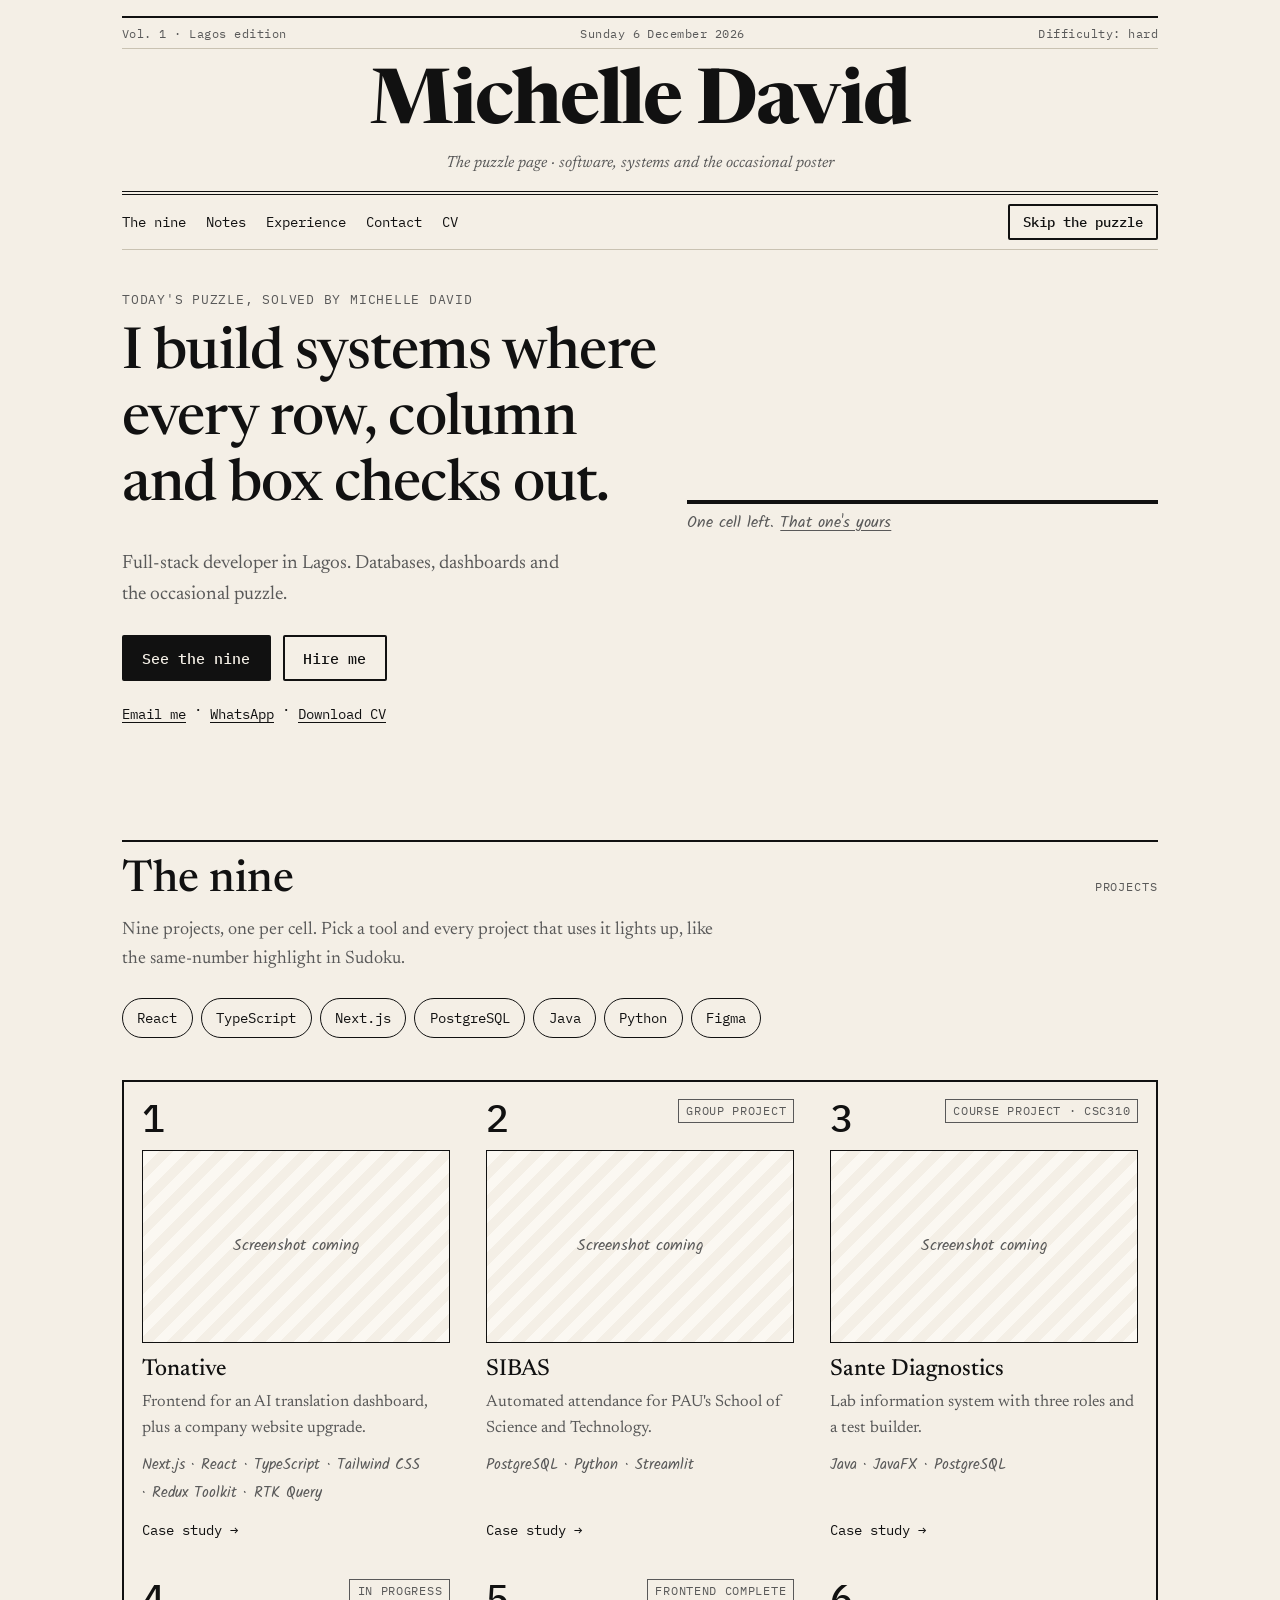
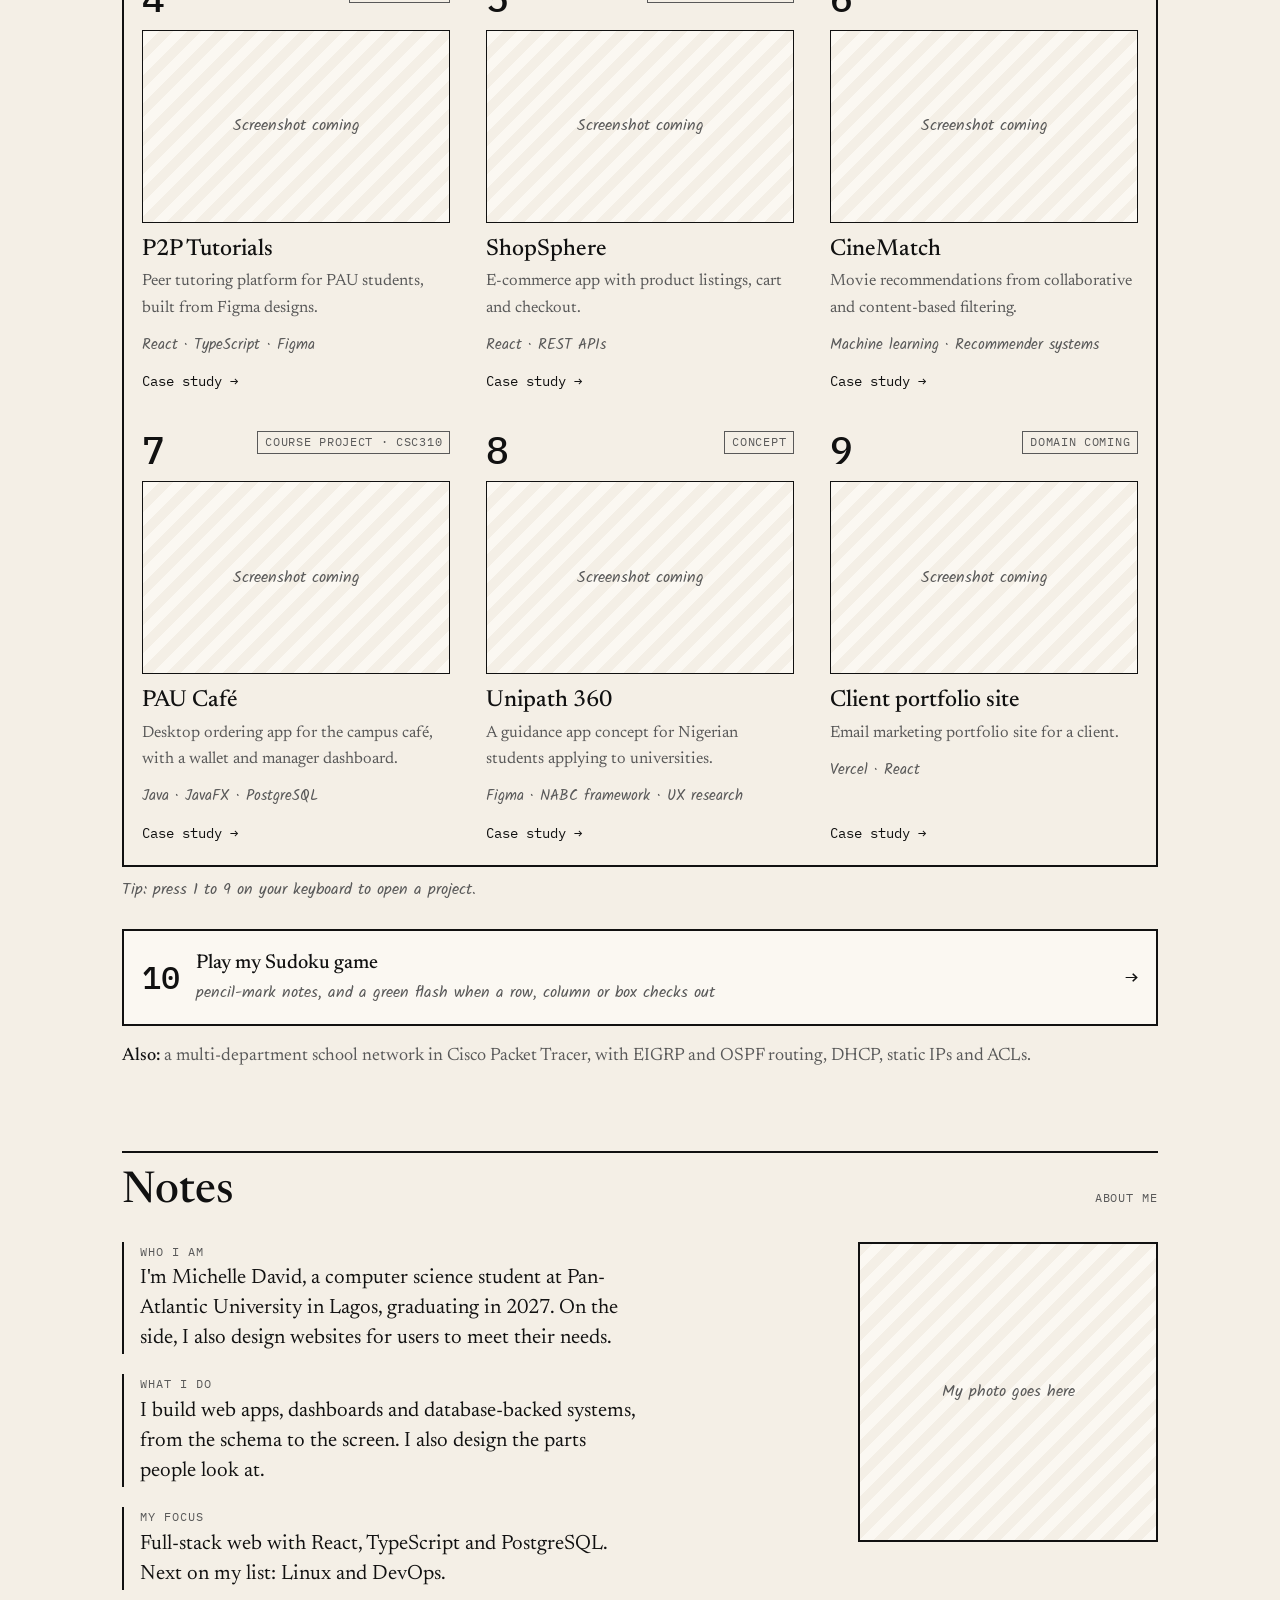
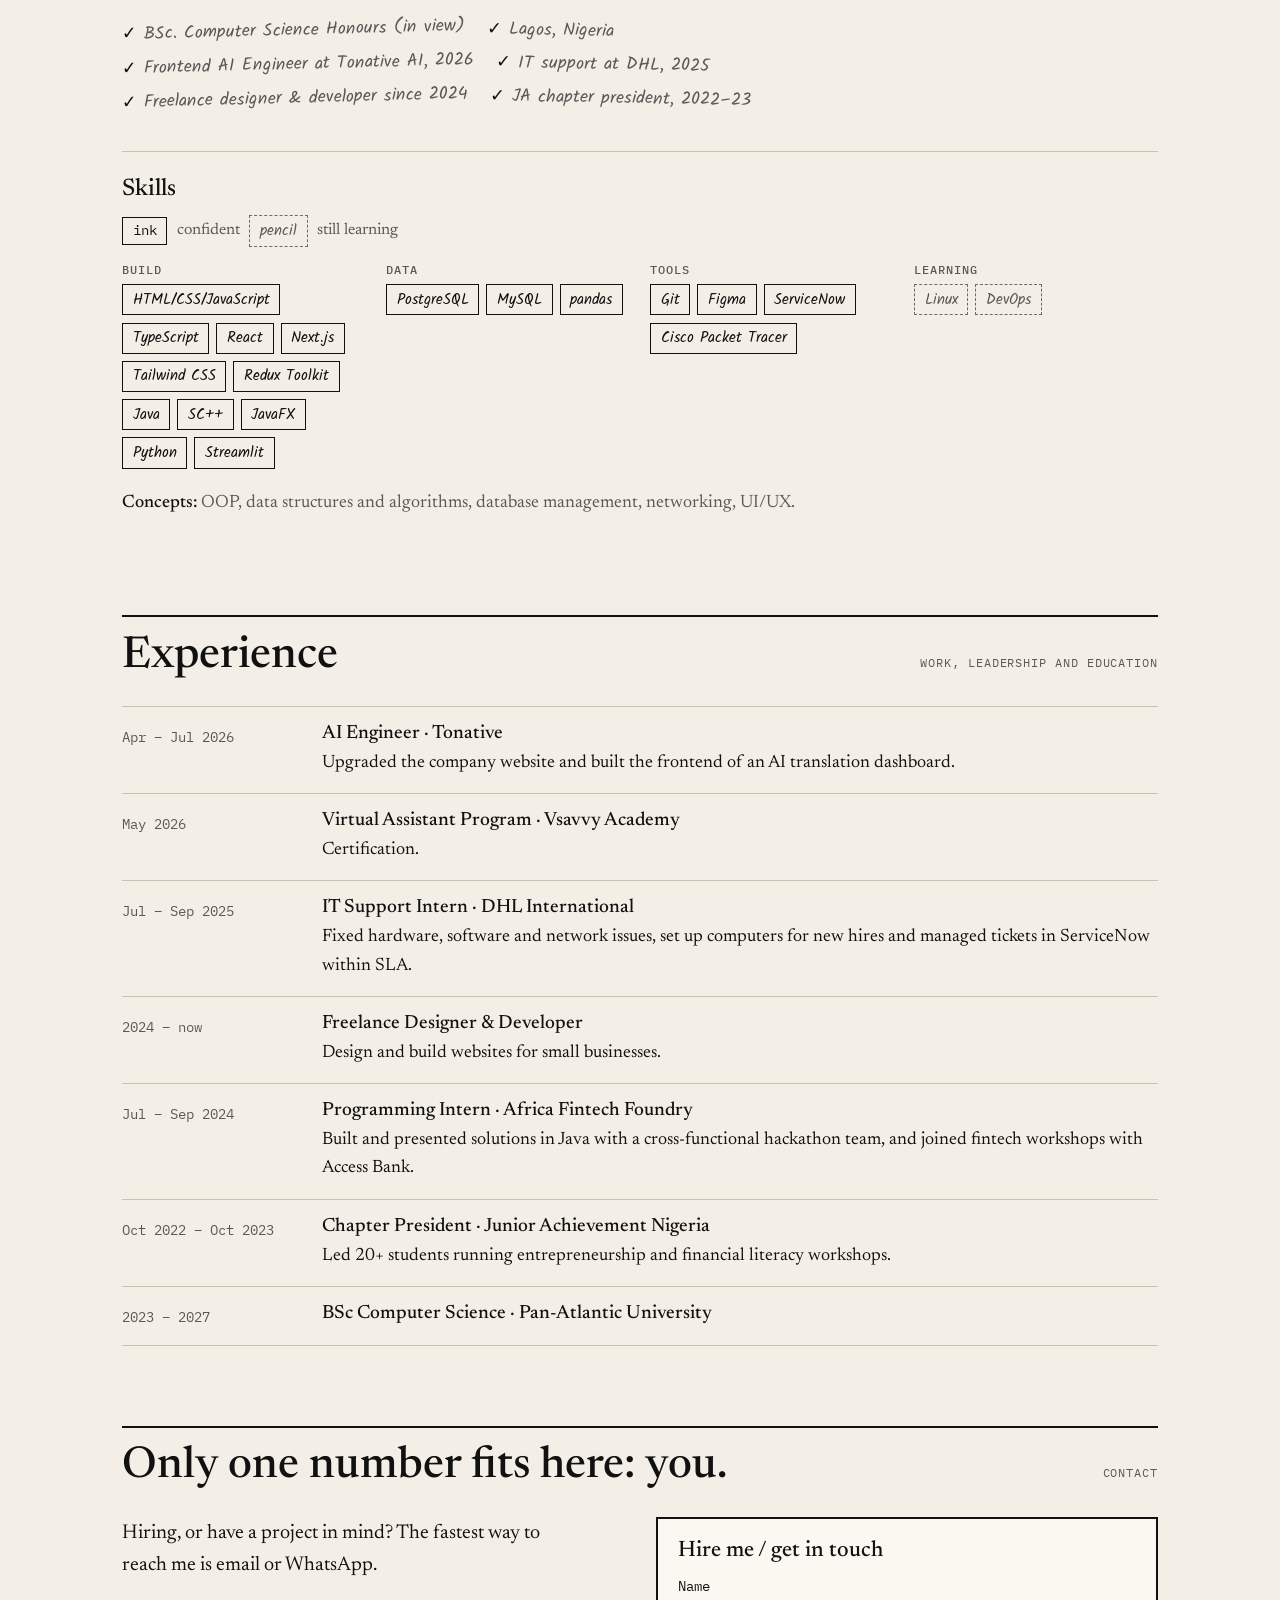
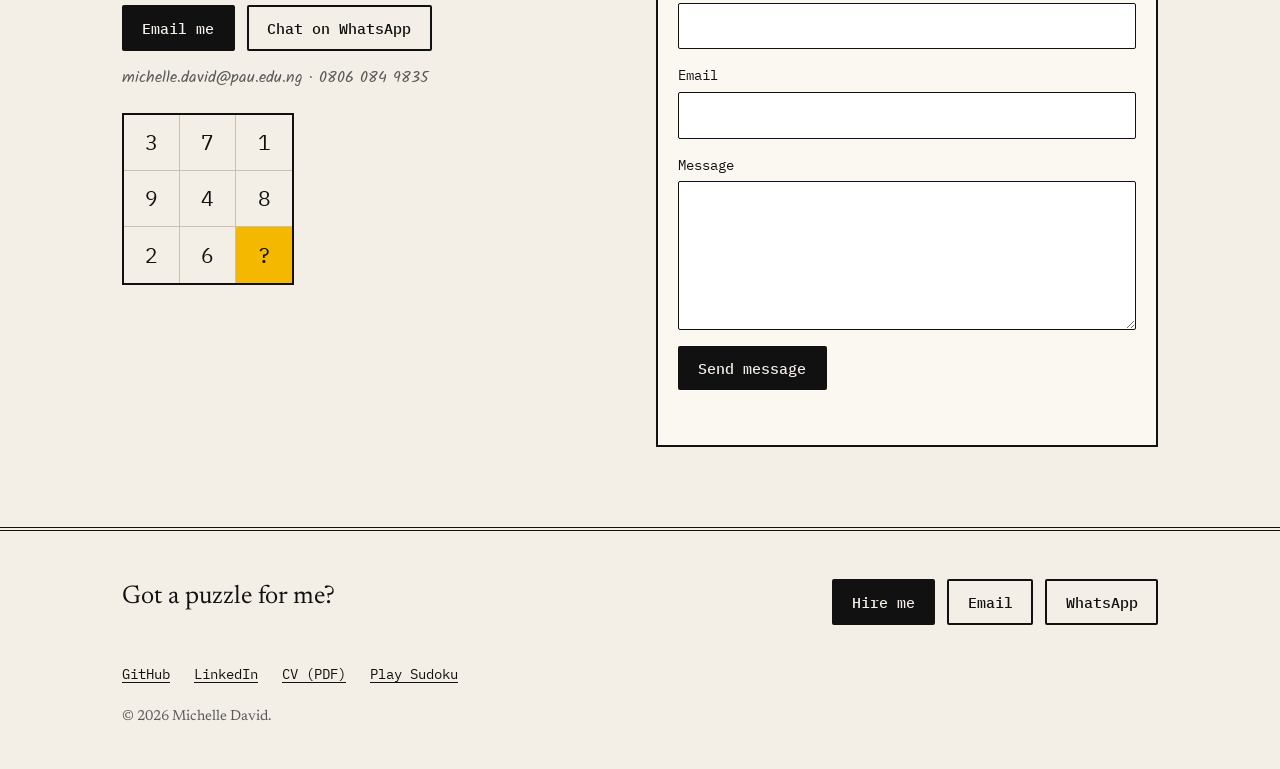
==== commit b880b463: "puzzle board" ====
--- a/index.html
+++ b/index.html
@@ -154,7 +154,7 @@
 
         <figure class="portrait">
           <!--going to take nice pics and add later -->
-          <img src="assets/img/michelle.webp" alt="Portrait of Michelle David" width="600" height="600" loading="lazy" data-fallback="Your photo goes here">
+          <img src="assets/img/michelle.webp" alt="Portrait of Michelle David" width="600" height="600" loading="lazy" data-fallback="My photo goes here">
         </figure>
       </div>
 
@@ -239,8 +239,8 @@
         <li>
           <p class="when">2024 – now</p>
           <div>
-            <h3>Freelance Graphic Designer</h3>
-            <p>Marketing posters for small businesses.</p>
+            <h3>Freelance Designer & Developer</h3>
+            <p>Design and build websites for small businesses.</p>
           </div>
         </li>
         <li>
@@ -261,7 +261,7 @@
           <p class="when">2023 – 2027</p>
           <div>
             <h3>BSc Computer Science · Pan-Atlantic University</h3>
-            <p>First Class Honours track. Before that: valedictorian at Fountain Heights Secondary School.</p>
+            <p> </p>
           </div>
         </li>
       </ol>
@@ -330,7 +330,7 @@
         <li><a href="assets/cv/Michelle_David_CV.pdf" download>CV (PDF)</a></li>
         <li><a href="play/">Play Sudoku</a></li>
       </ul>
-      <p class="colophon">© <span id="year">2026</span> Michelle David. Set in Newsreader, IBM Plex Mono and Kalam. Built by hand in HTML, CSS and JavaScript.</p>
+      <p class="colophon">© <span id="year">2026</span> Michelle David. </p>
     </div>
   </footer>
 
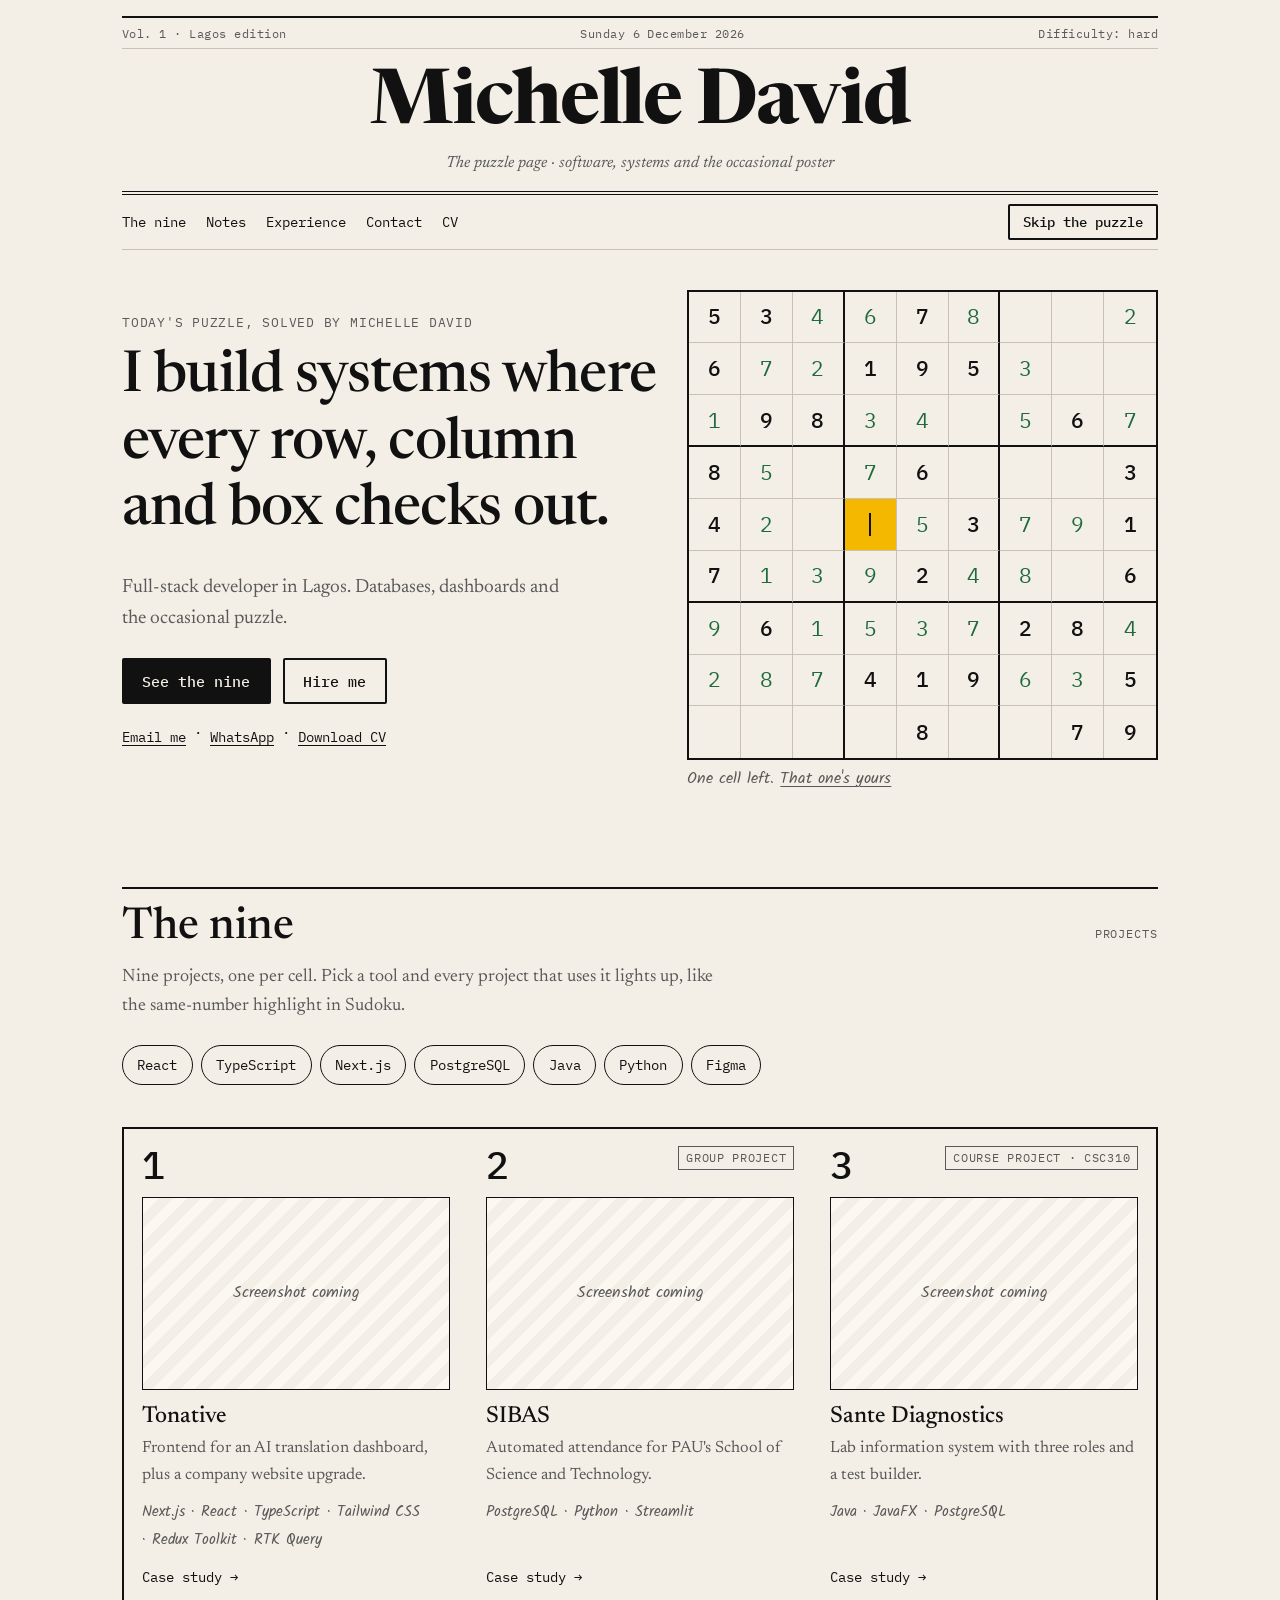
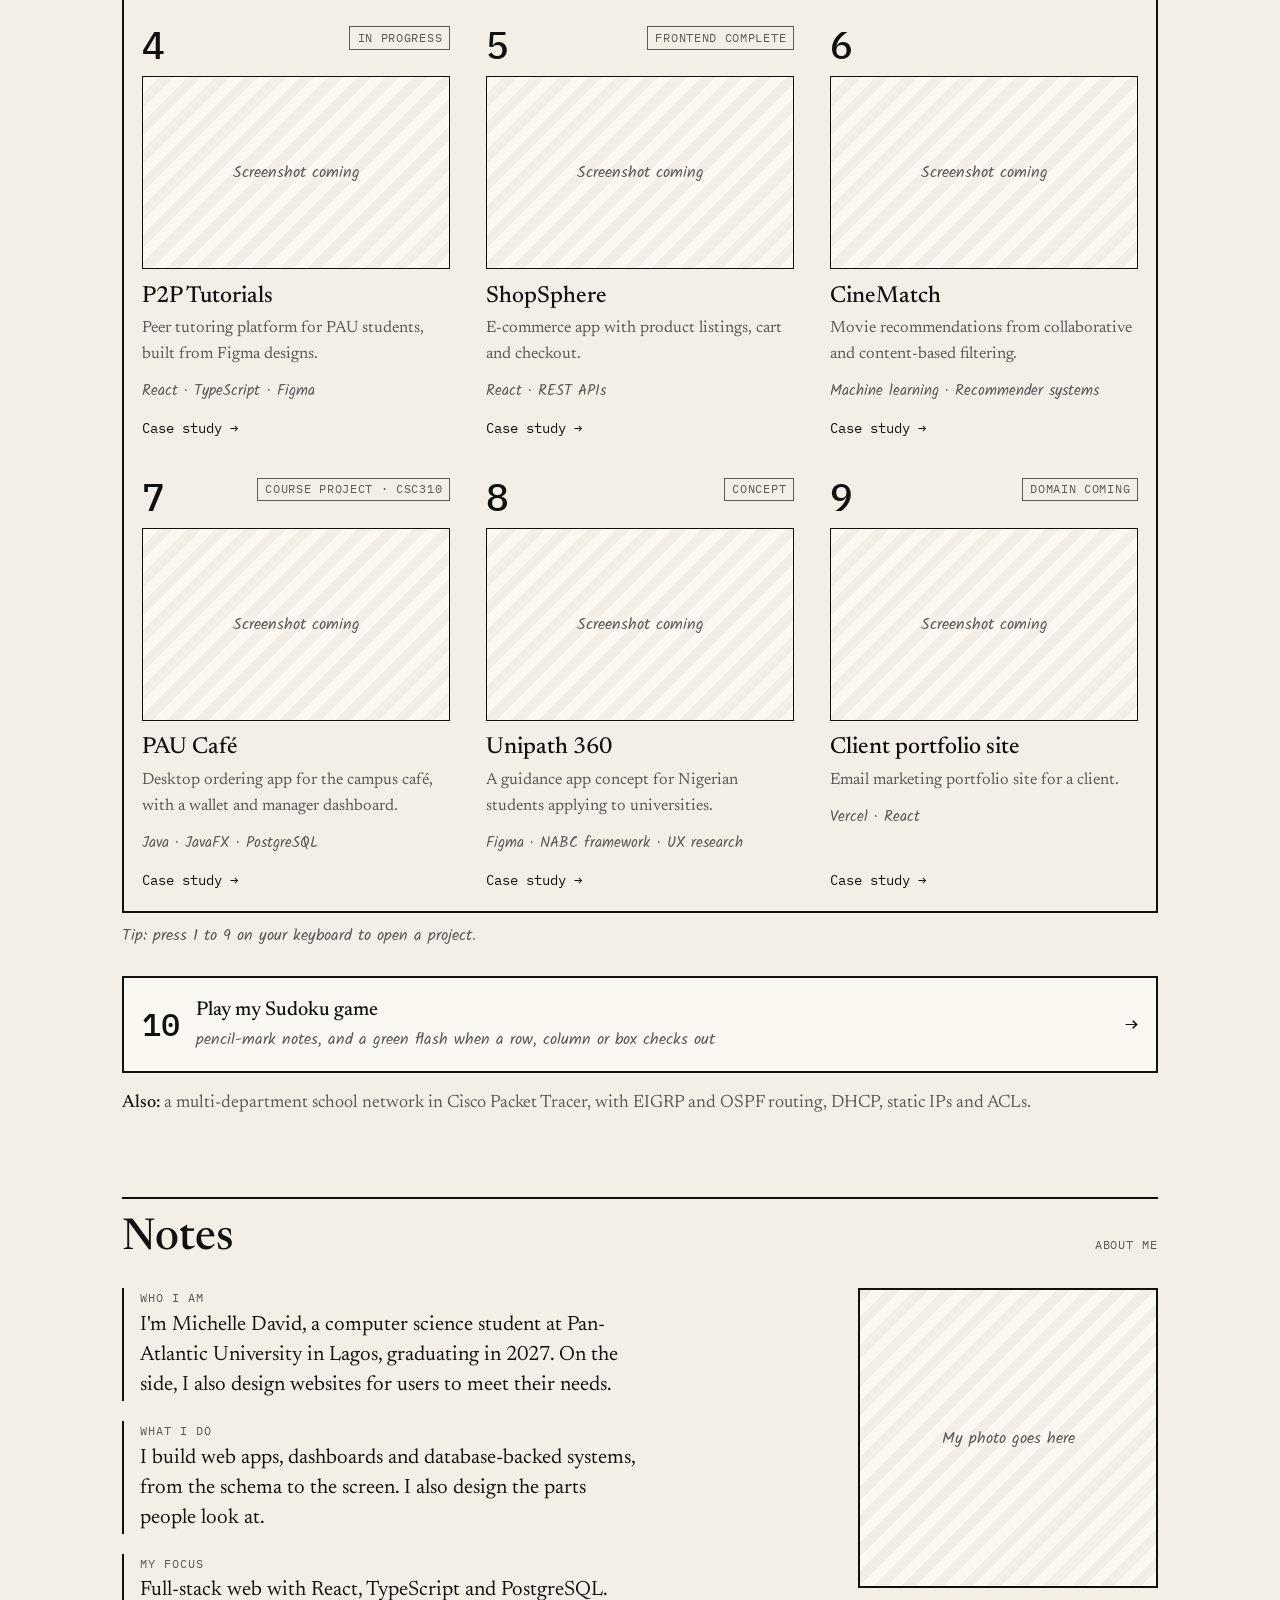
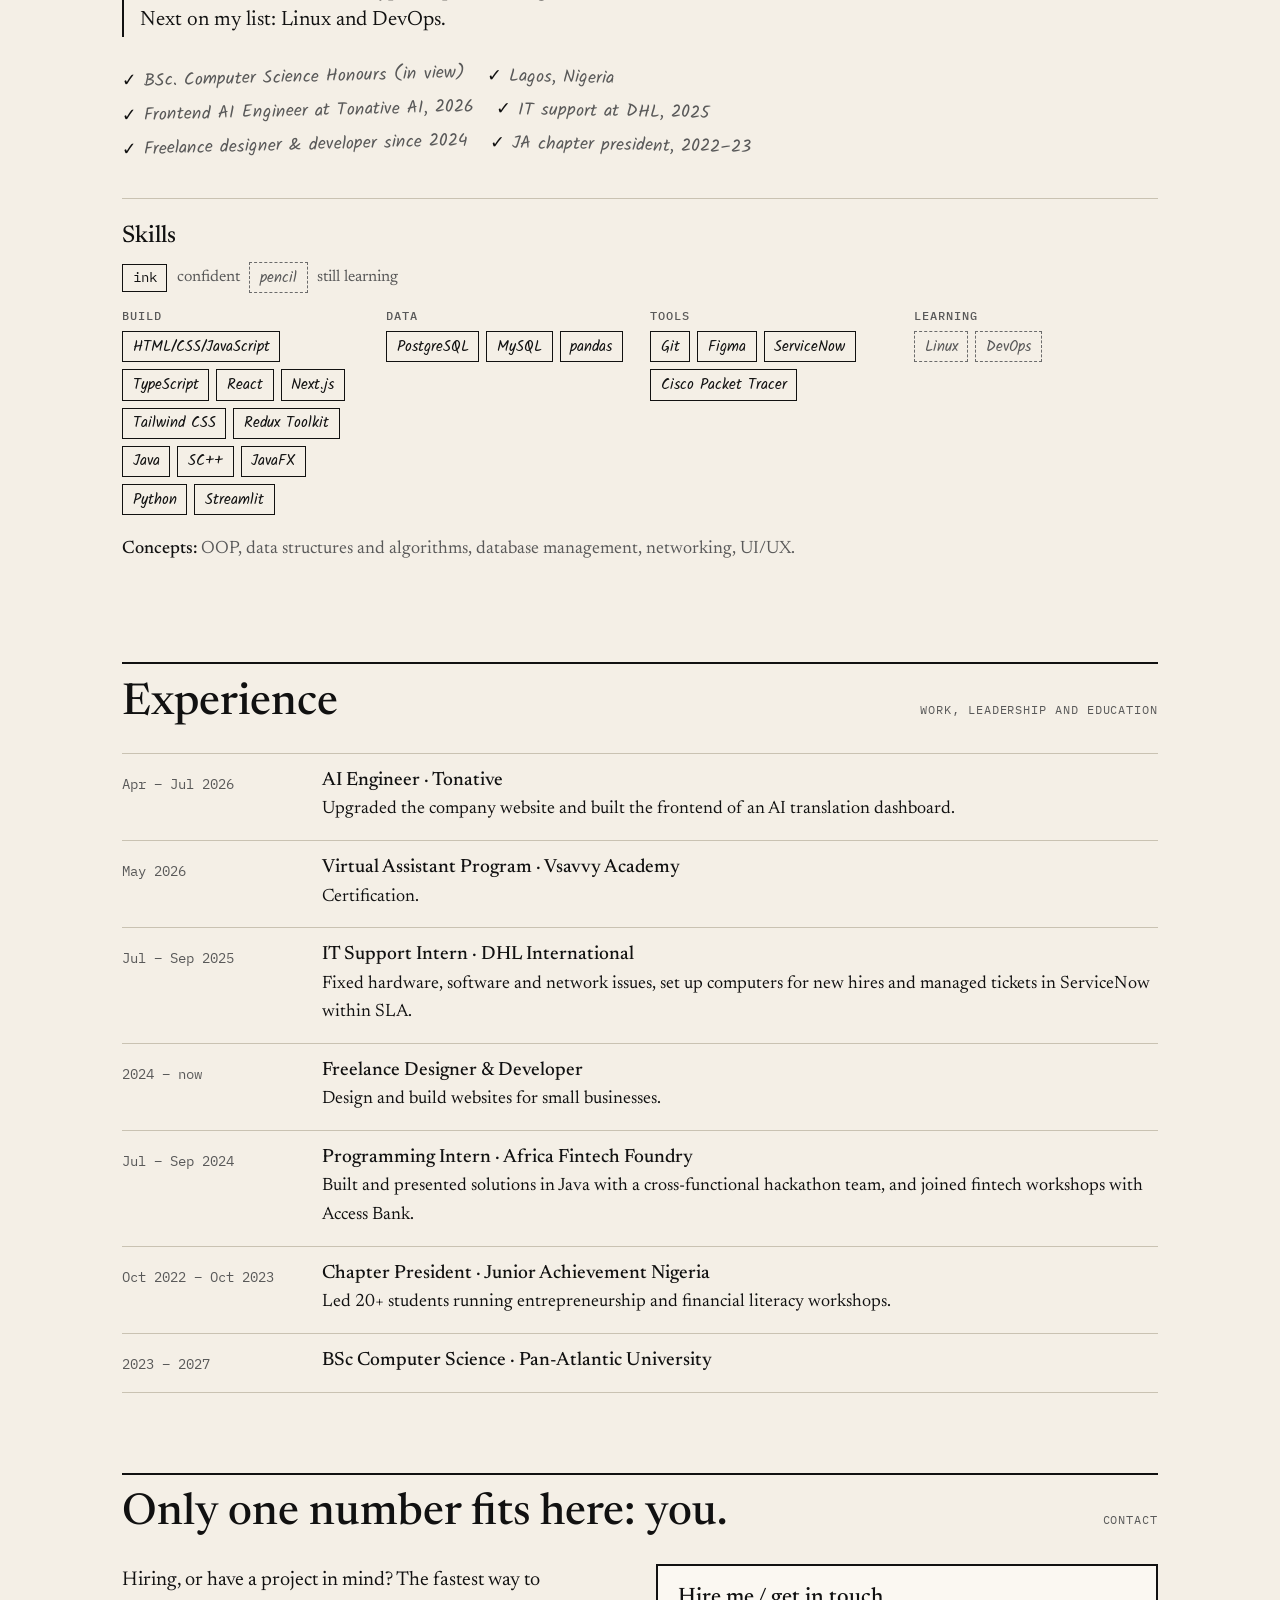
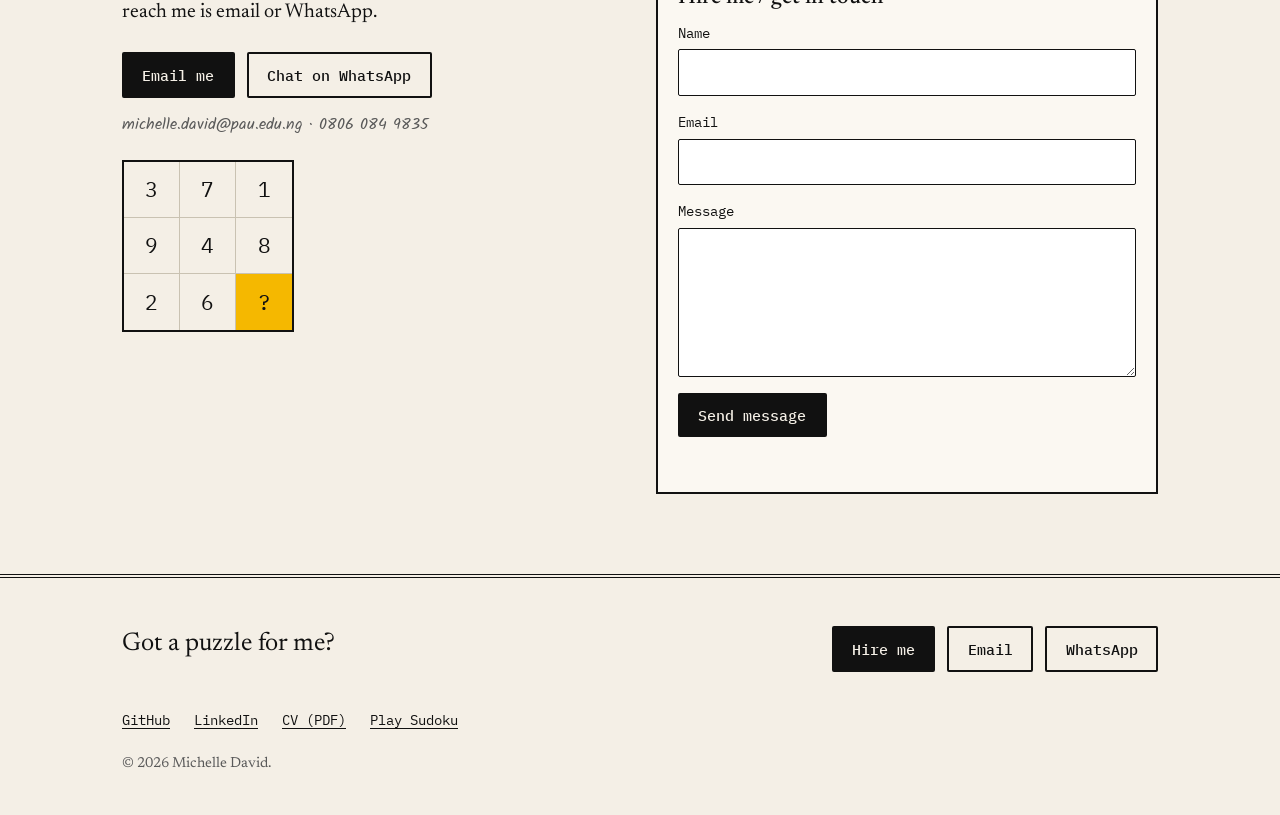
==== commit e61691c1: "commit" ====
--- a/index.html
+++ b/index.html
@@ -11,9 +11,11 @@
   <meta property="og:type" content="website">
   <meta property="og:title" content="Michelle David · Solved.">
   <meta property="og:description" content="Full-stack developer in Lagos. Databases, dashboards and the occasional puzzle.">
-  <meta property="og:image" content="assets/img/og.png">
+  <meta property="og:image" content="https://michelledavid.vercel.app/assets/img/og.png">
+  <meta property="og:url" content="https://michelledavid.vercel.app/">
   <meta name="twitter:card" content="summary_large_image">
 
+  <link rel="canonical" href="https://michelledavid.vercel.app/">
   <link rel="icon" href="favicon.svg" type="image/svg+xml">
 
   <!-- Fonts: Newsreader (headlines + body), IBM Plex Mono (digits, tags), Kalam (pencil notes) -->
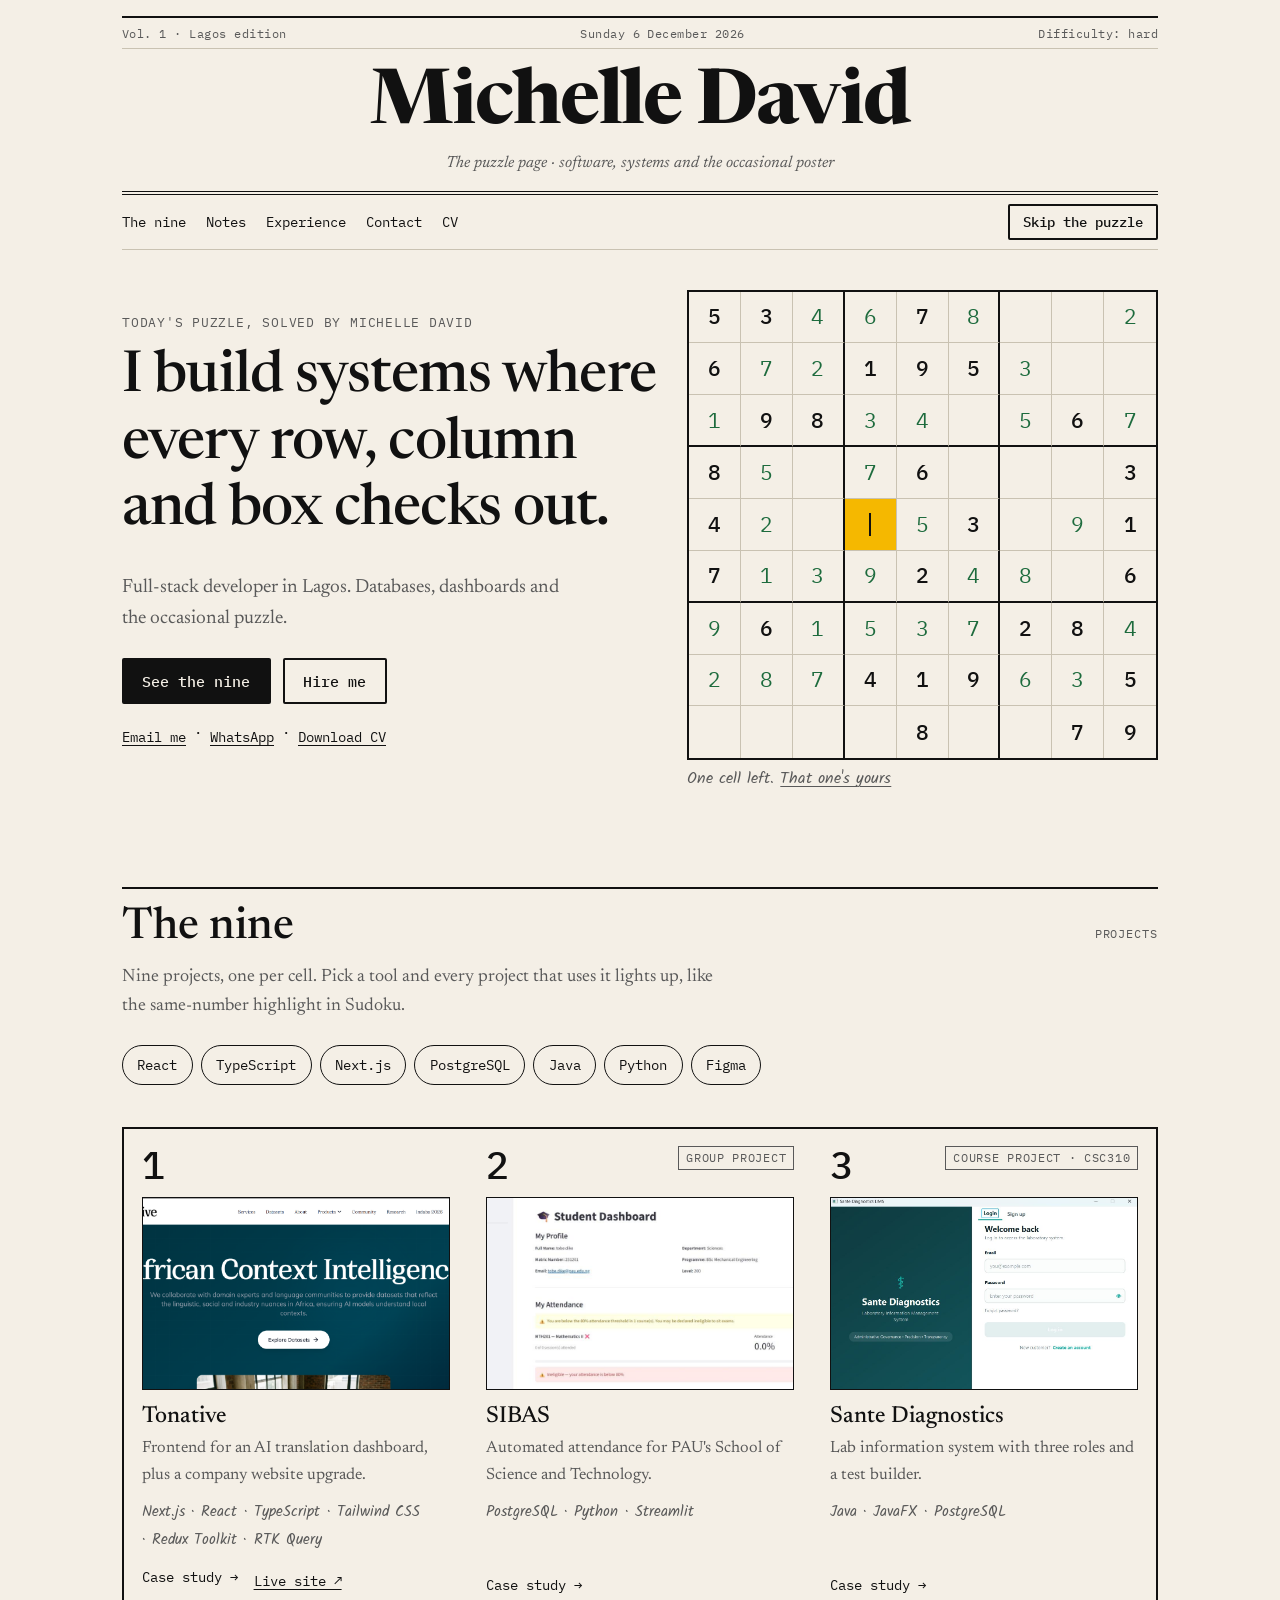
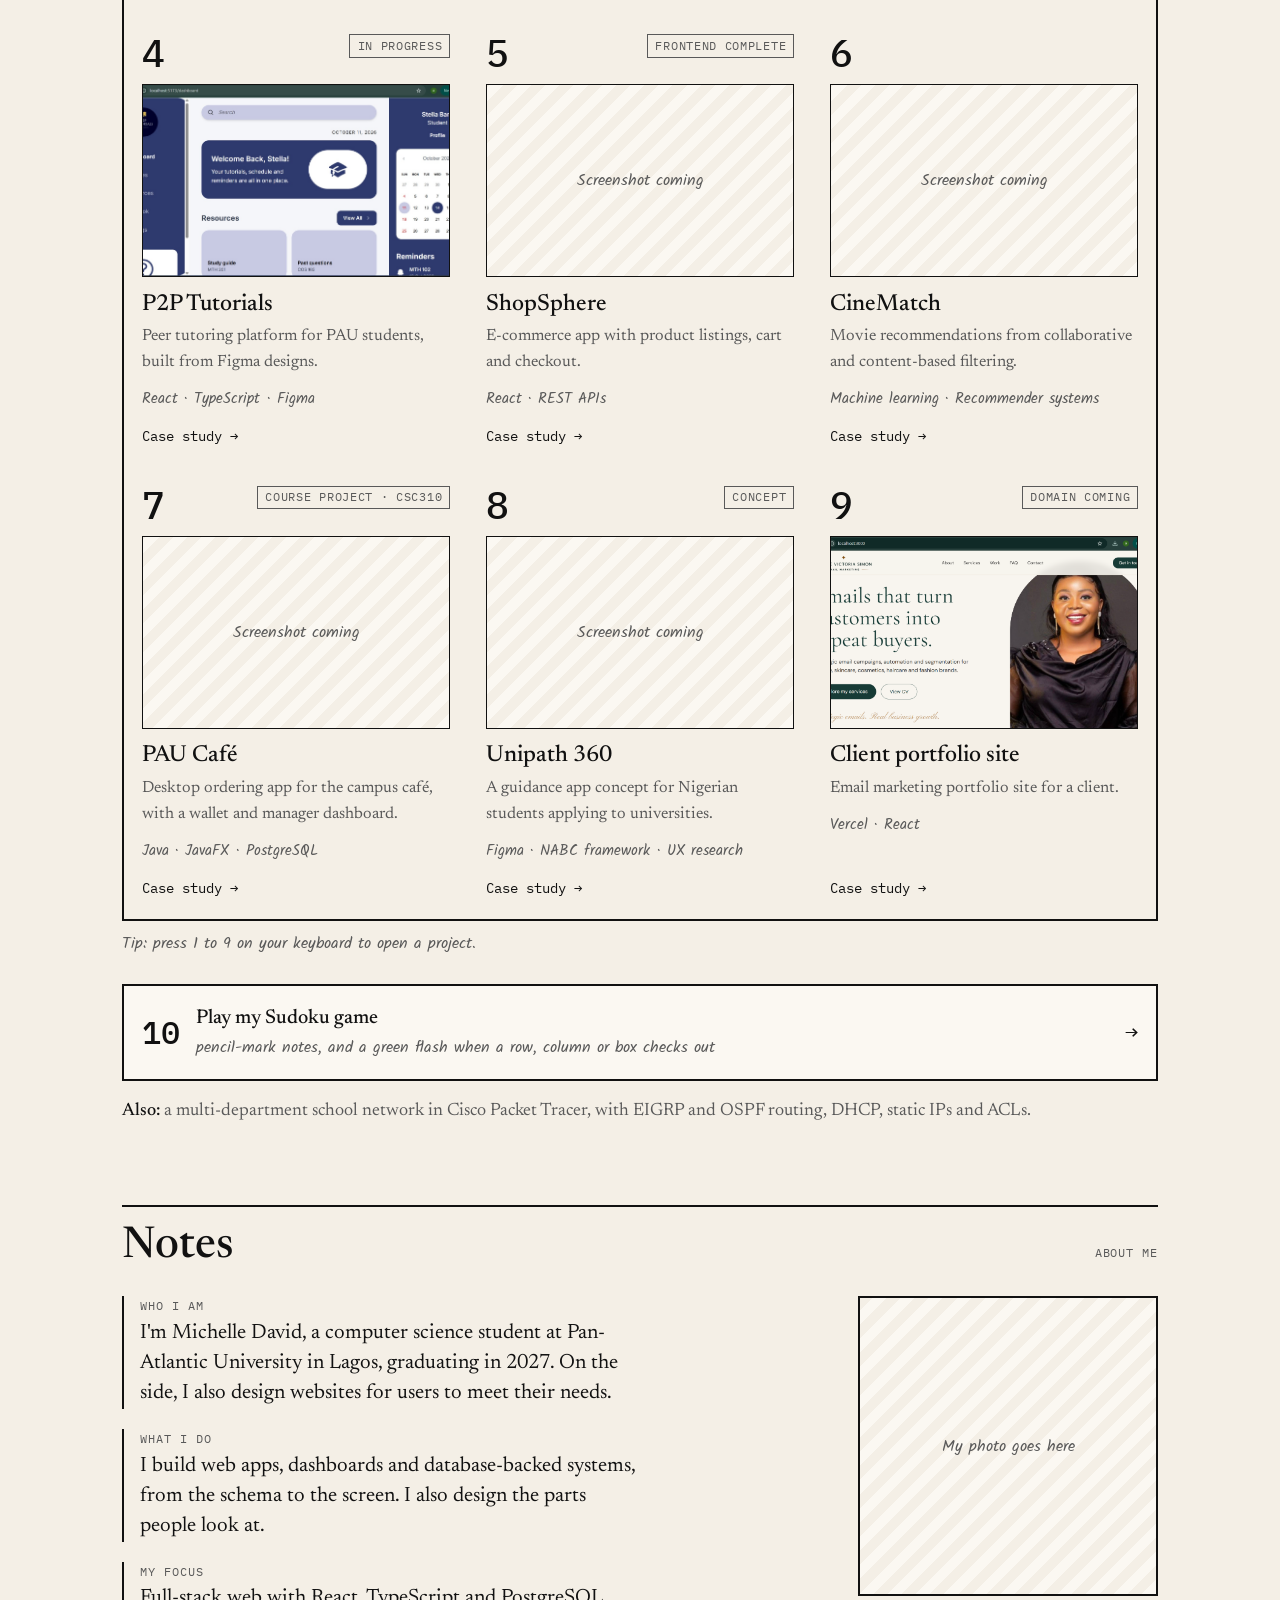
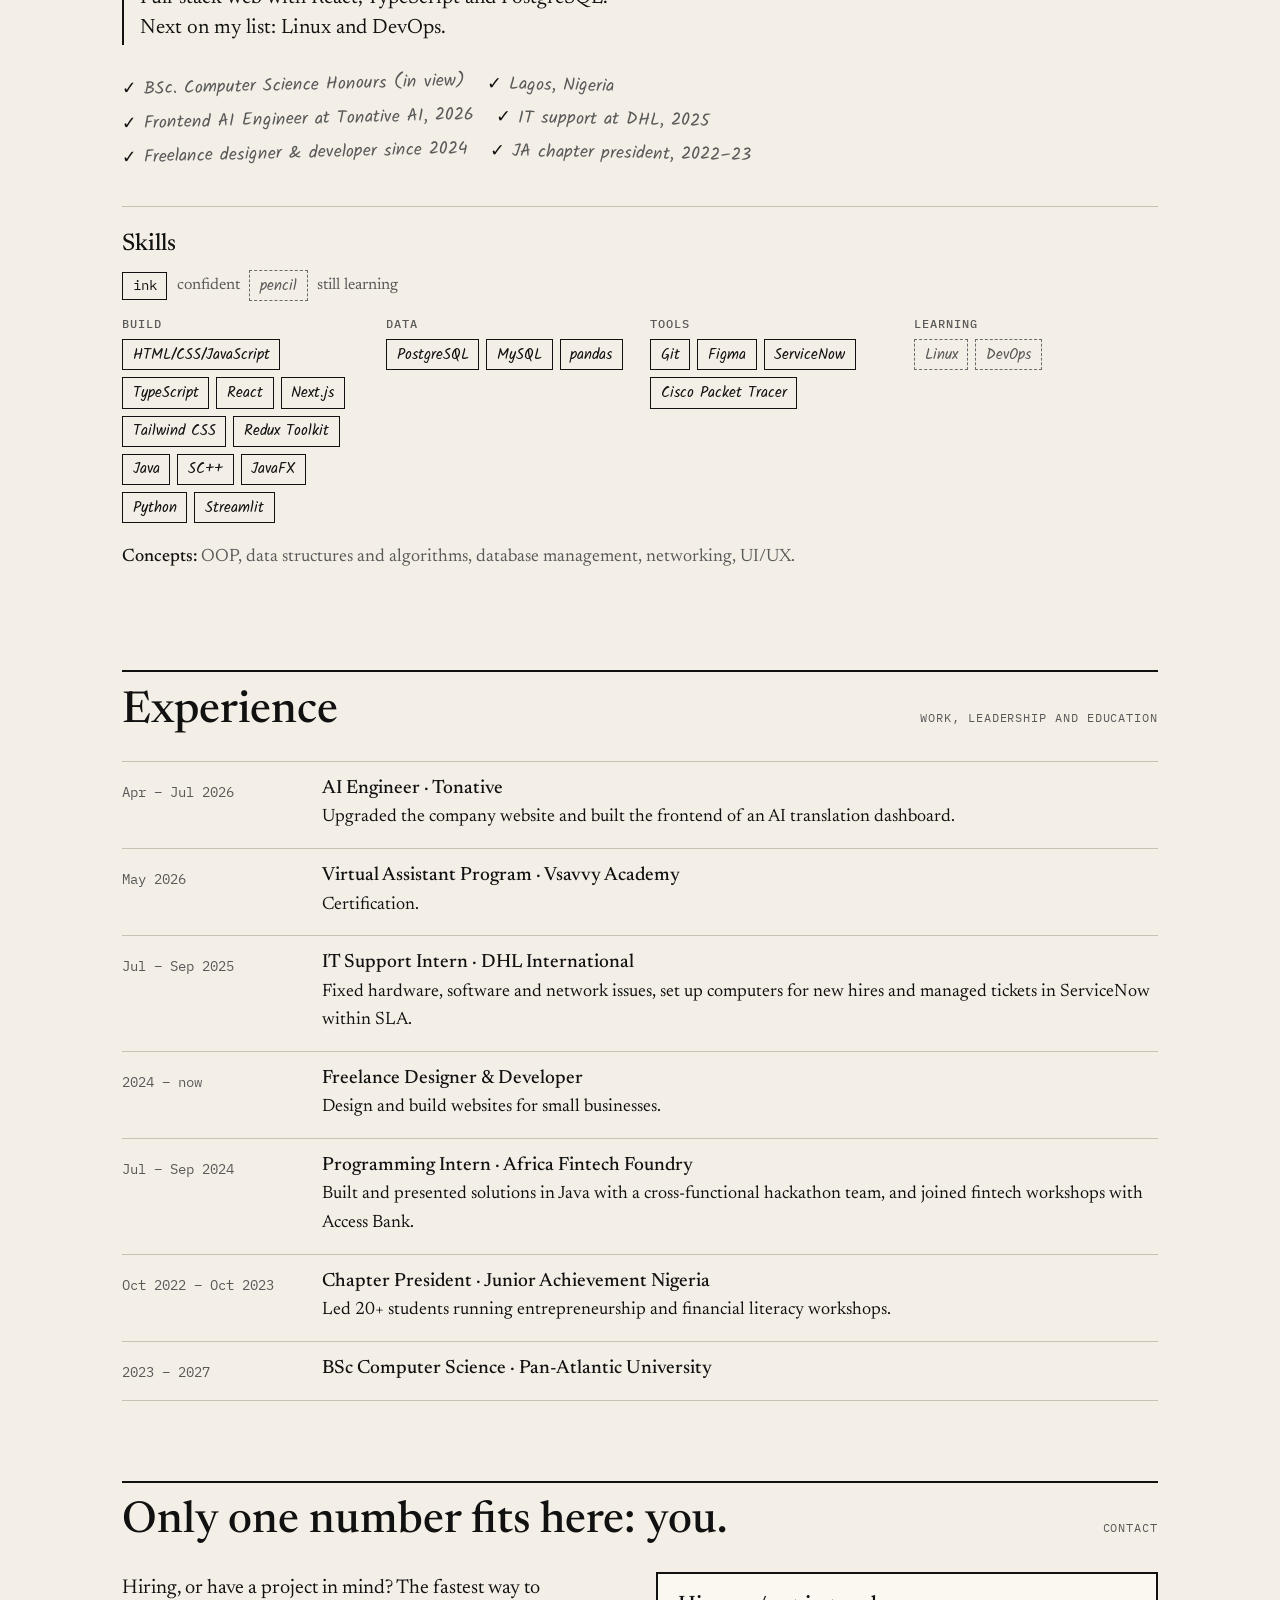
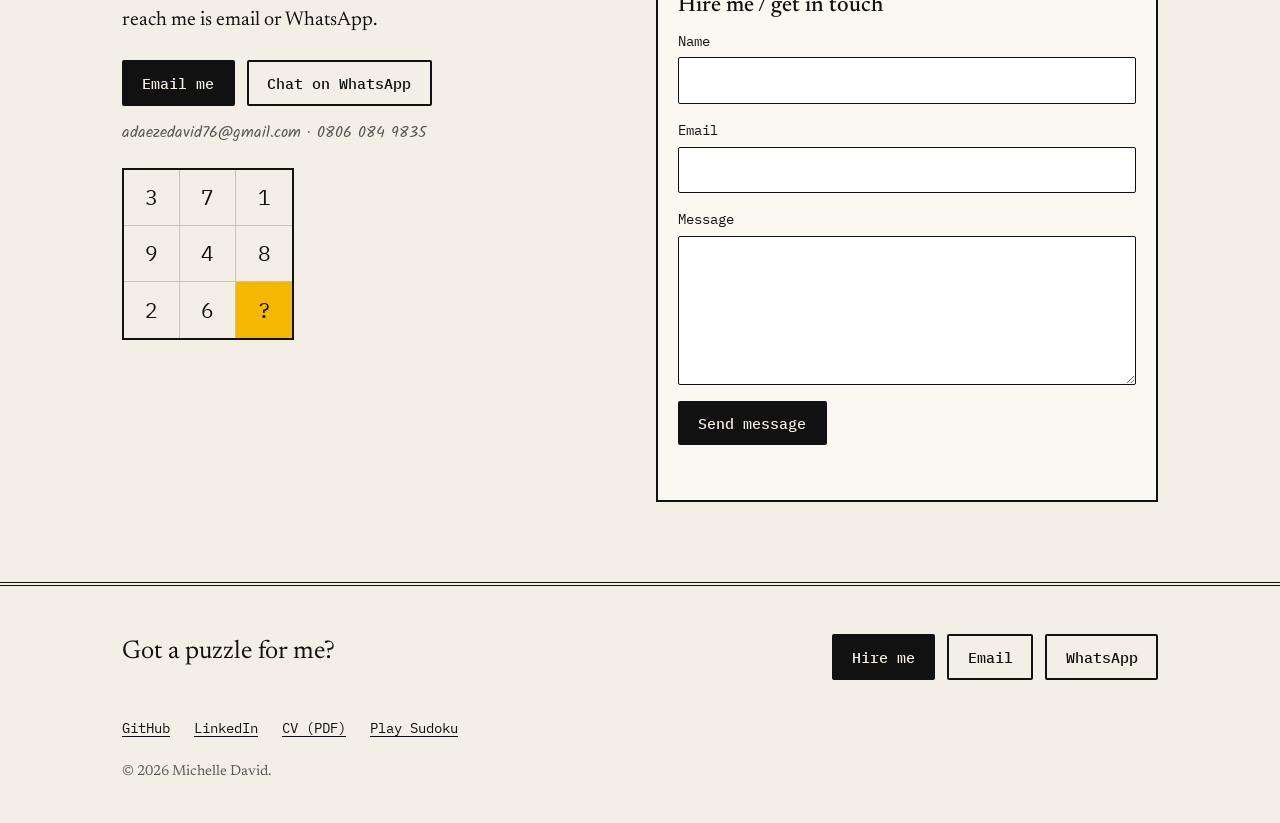
==== commit b4c97830: "pictures" ====
--- a/index.html
+++ b/index.html
@@ -69,7 +69,7 @@
           <a class="btn" href="#contact">Hire me</a>
         </div>
         <p class="quick-contact">
-          <a class="js-email" href="mailto:michelle.david@pau.edu.ng">Email me</a>
+          <a class="js-email" href="mailto:adaezedavid76@gmail.com">Email me</a>
           <span aria-hidden="true">·</span>
           <a class="js-whatsapp" href="https://wa.me/2348060849835" target="_blank" rel="noopener">WhatsApp</a>
           <span aria-hidden="true">·</span>
@@ -280,10 +280,10 @@
         <div class="contact-cta">
           <p>Hiring, or have a project in mind? The fastest way to reach me is email or WhatsApp.</p>
           <div class="actions">
-            <a class="btn btn-primary js-email" href="mailto:michelle.david@pau.edu.ng">Email me</a>
+            <a class="btn btn-primary js-email" href="mailto:adaezedavid76@gmail.com">Email me</a>
             <a class="btn js-whatsapp" href="https://wa.me/2348060849835" target="_blank" rel="noopener">Chat on WhatsApp</a>
           </div>
-          <p class="pencil">michelle.david@pau.edu.ng · 0806 084 9835</p>
+          <p class="pencil">adaezedavid76@gmail.com · 0806 084 9835</p>
 
           <div class="mini-board" id="miniBoard" aria-hidden="true">
             <span>3</span><span>7</span><span>1</span>
@@ -322,13 +322,13 @@
         <p class="footer-line">Got a puzzle for me?</p>
         <div class="actions">
           <a class="btn btn-primary" href="#contact">Hire me</a>
-          <a class="btn js-email" href="mailto:michelle.david@pau.edu.ng">Email</a>
+          <a class="btn js-email" href="mailto:adaezedavid76@gmail.com">Email</a>
           <a class="btn js-whatsapp" href="https://wa.me/2348060849835" target="_blank" rel="noopener">WhatsApp</a>
         </div>
       </div>
       <ul class="footer-links">
         <li><a href="https://github.com/mdavid001" target="_blank" rel="noopener">GitHub</a></li>
-        <li><a href="https://www.linkedin.com/in/michelle-ada-david-89885725b" target="_blank" rel="noopener">LinkedIn</a></li>
+        <li><a href="https://www.linkedin.com/in/michelle-david-89885725b/" target="_blank" rel="noopener">LinkedIn</a></li>
         <li><a href="assets/cv/Michelle_David_CV.pdf" download>CV (PDF)</a></li>
         <li><a href="play/">Play Sudoku</a></li>
       </ul>
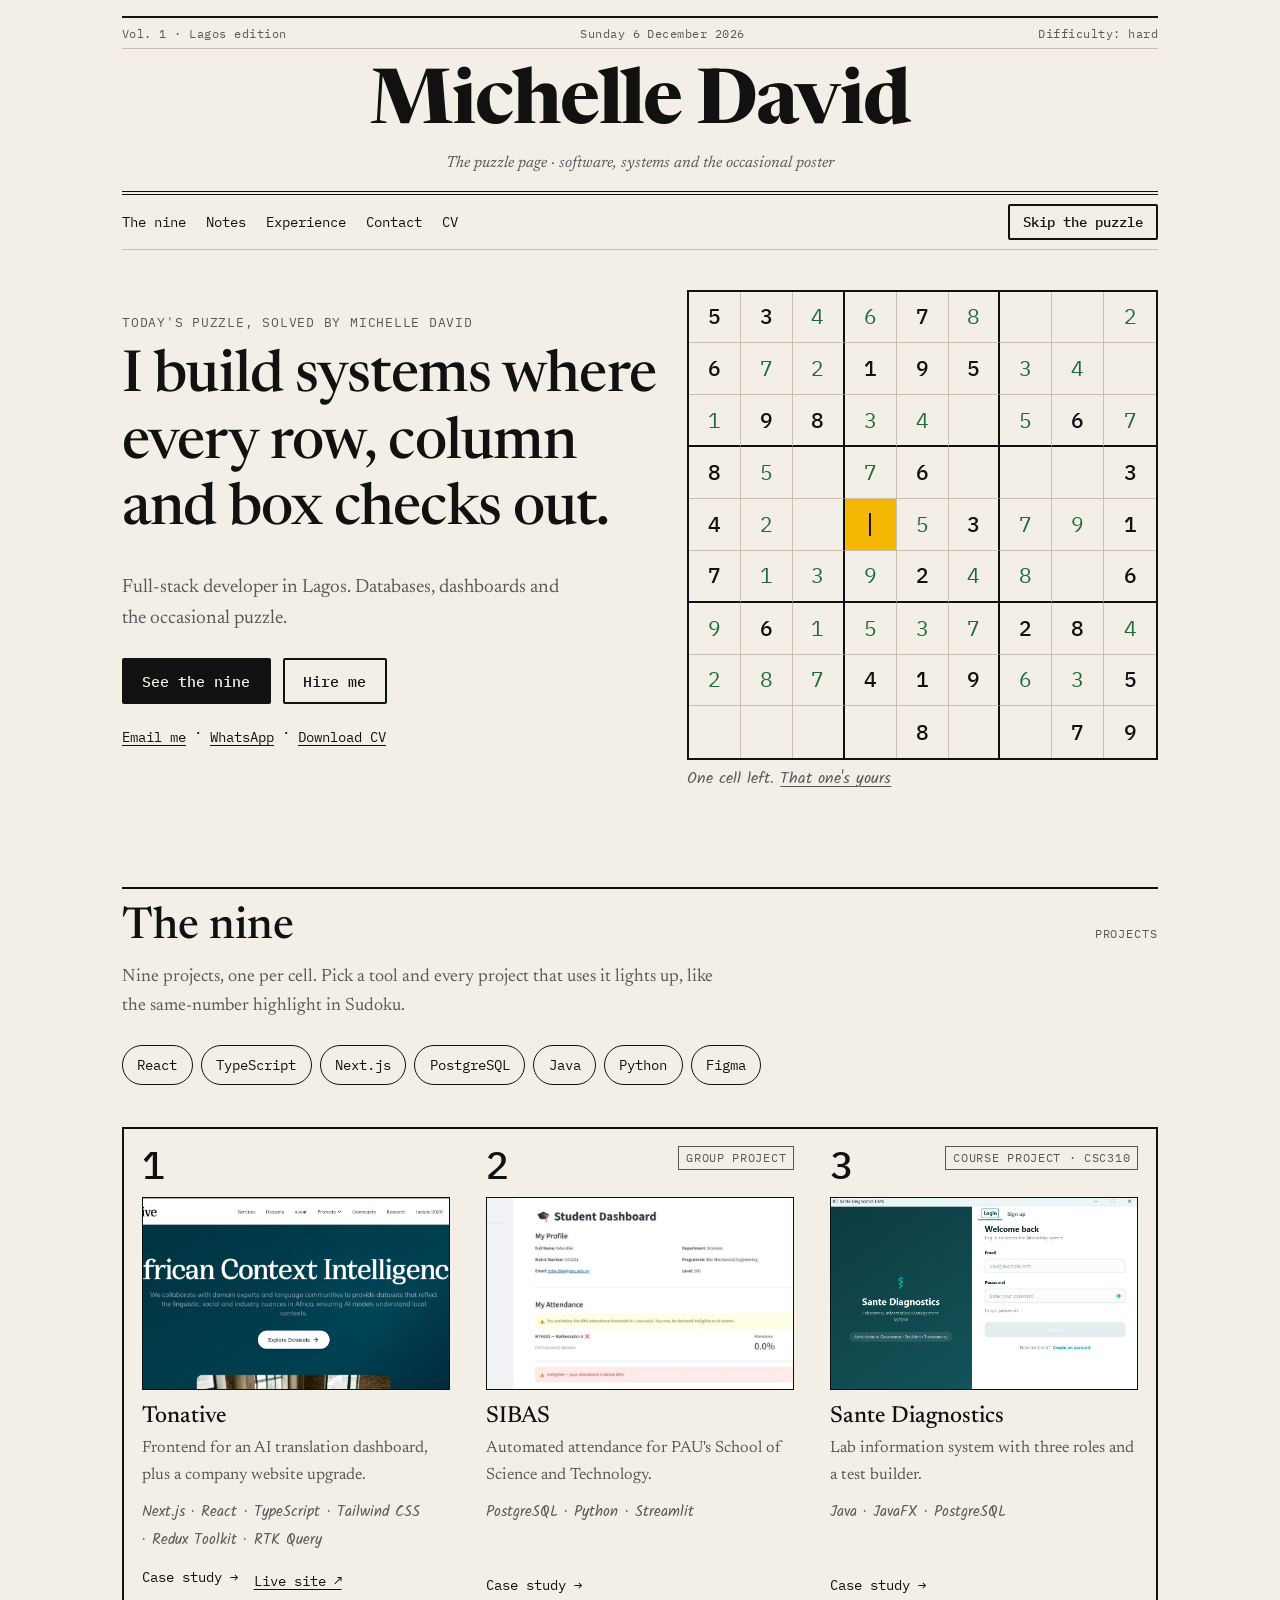
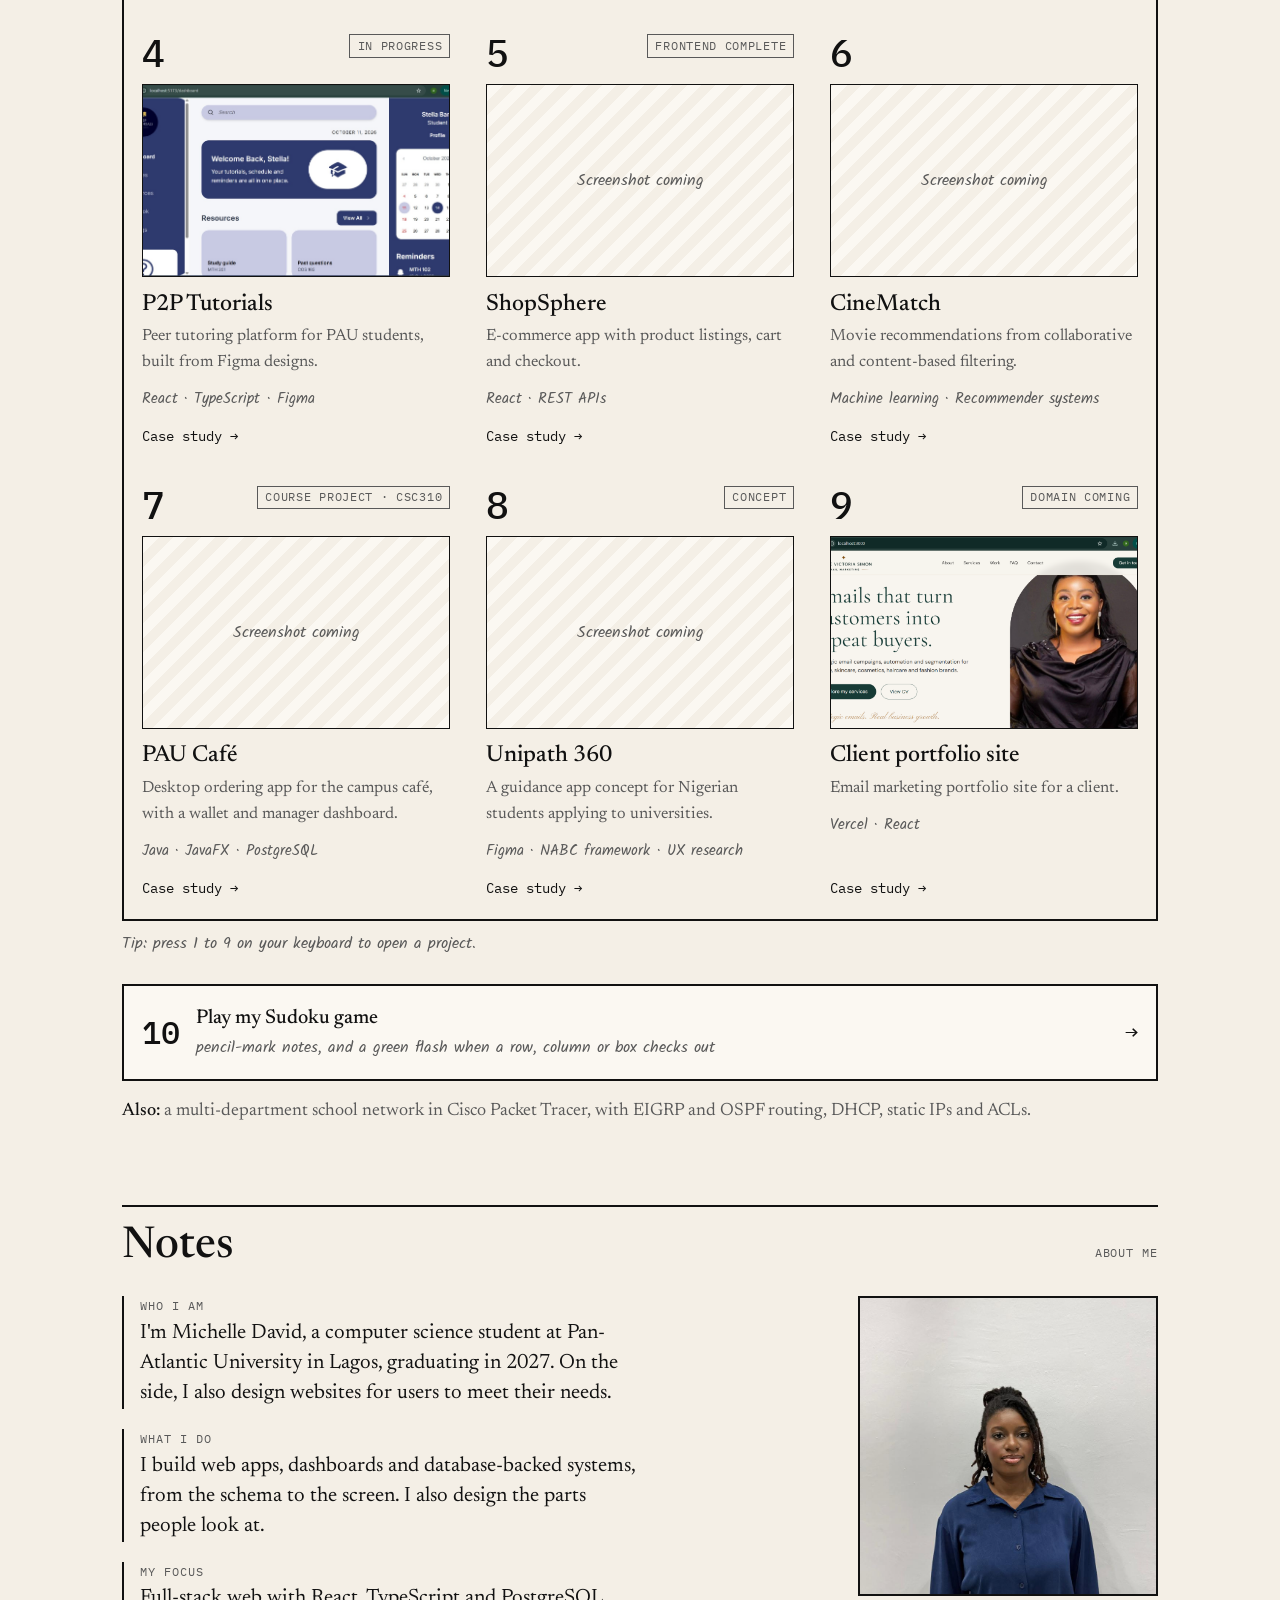
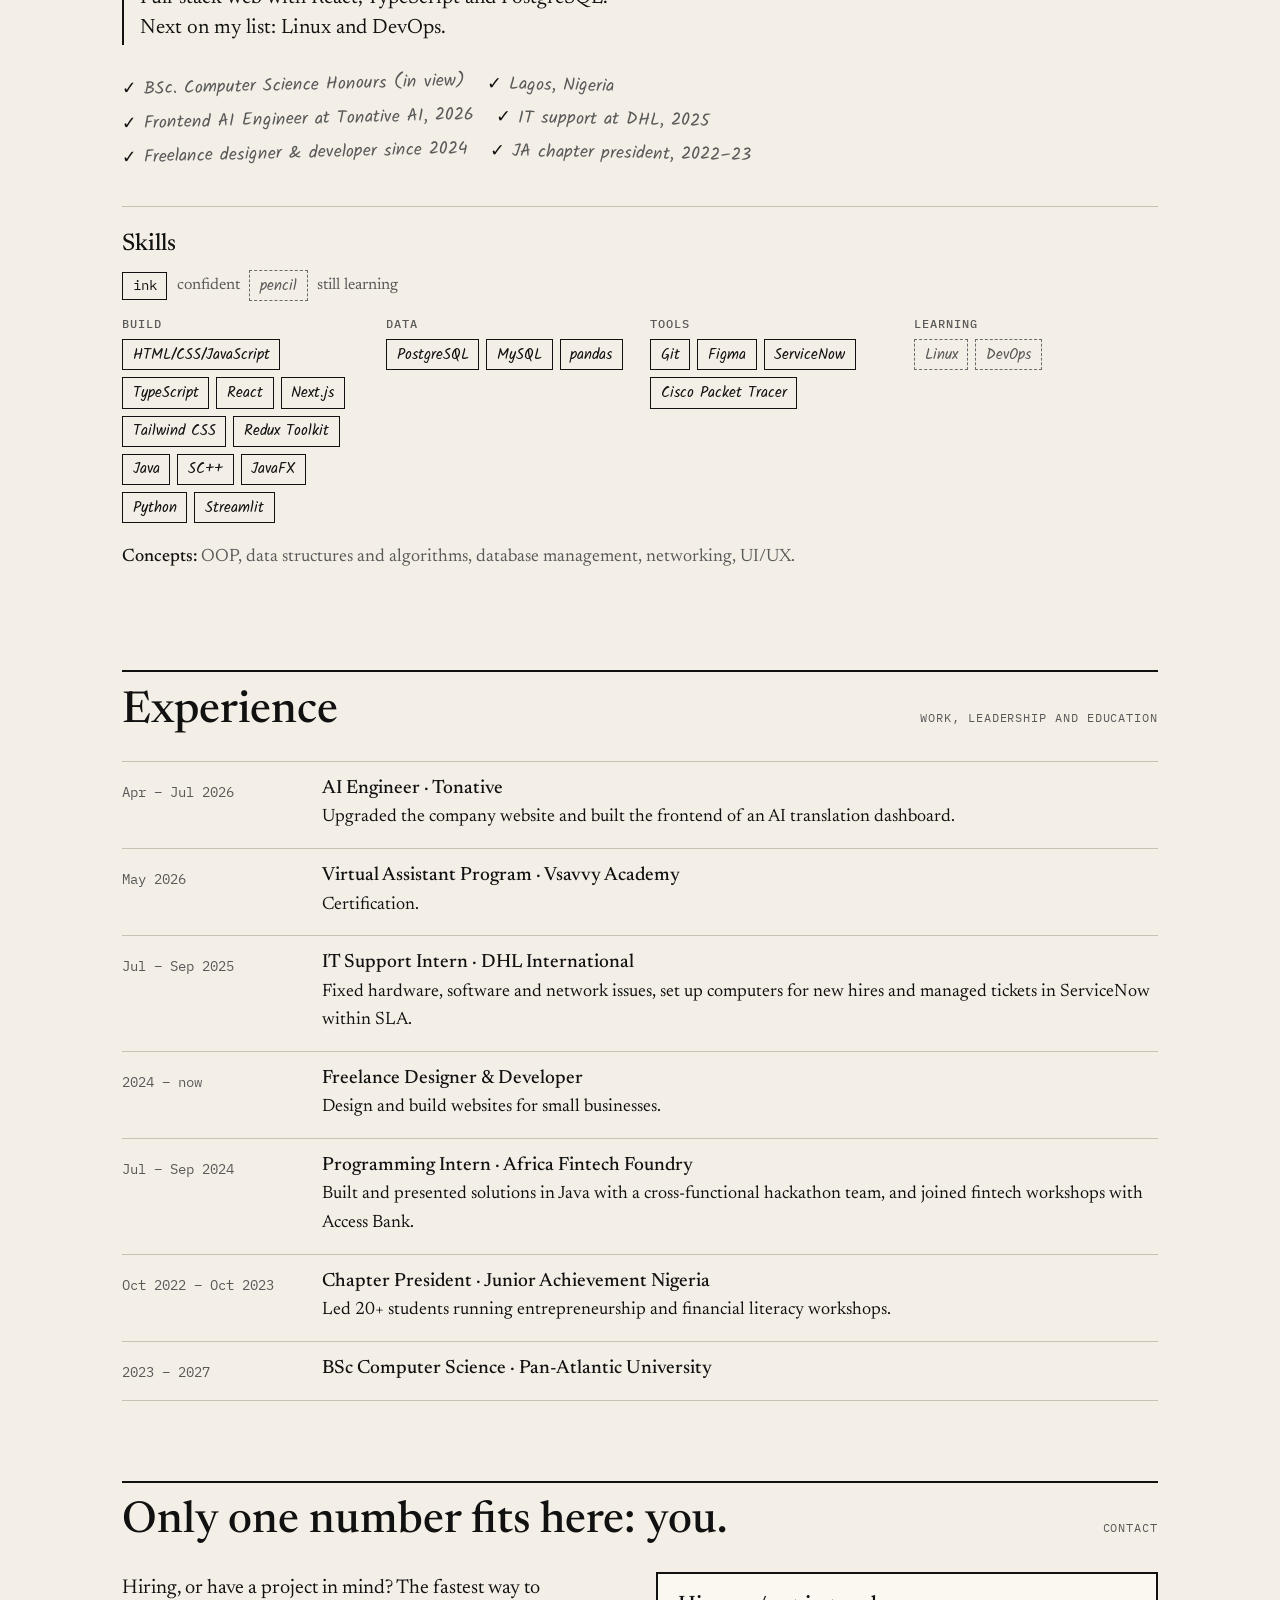
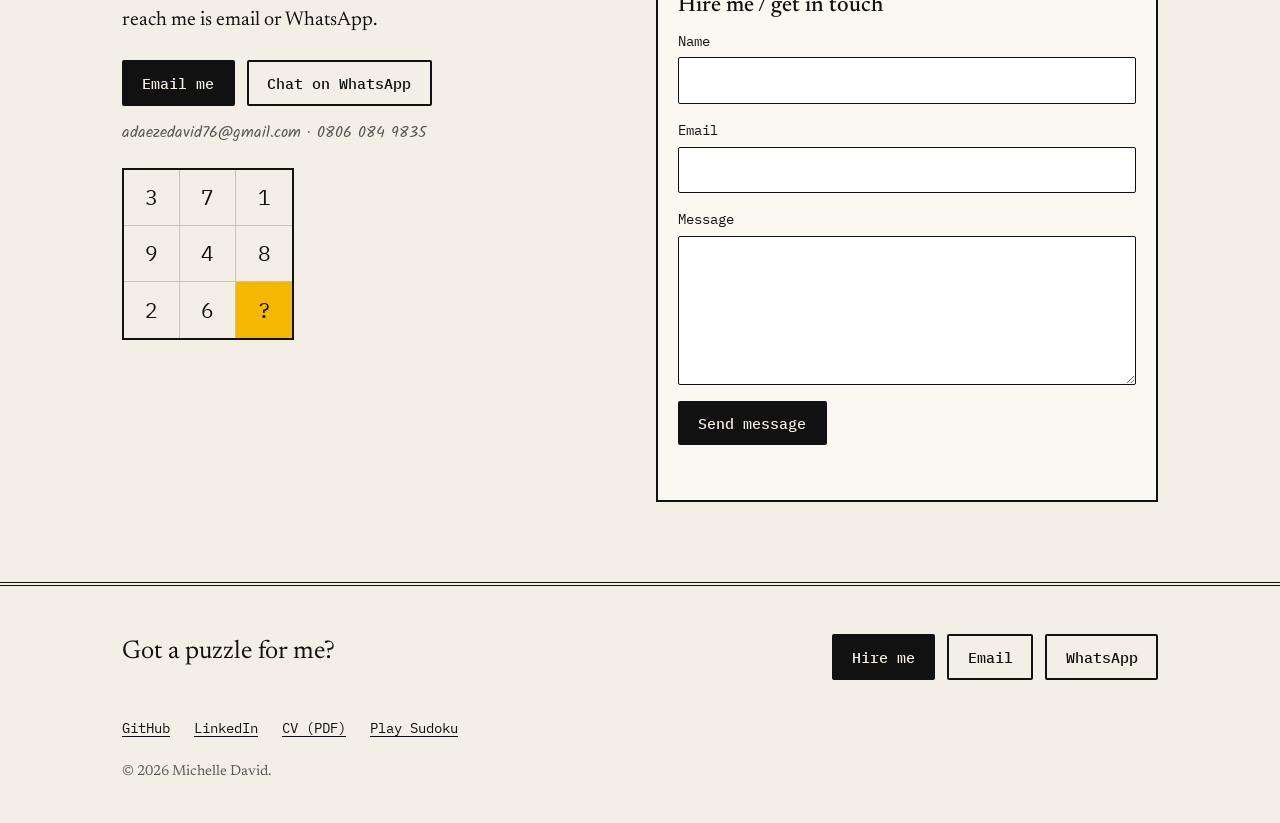
==== commit 9f7cc209: "profile pic" ====
--- a/index.html
+++ b/index.html
@@ -156,7 +156,7 @@
 
         <figure class="portrait">
           <!--going to take nice pics and add later -->
-          <img src="assets/img/michelle.webp" alt="Portrait of Michelle David" width="600" height="600" loading="lazy" data-fallback="My photo goes here">
+          <img src="assets/img/michelle.jpeg" alt="Portrait of Michelle David" width="600" height="600" loading="lazy" data-fallback="My photo goes here">
         </figure>
       </div>
 
